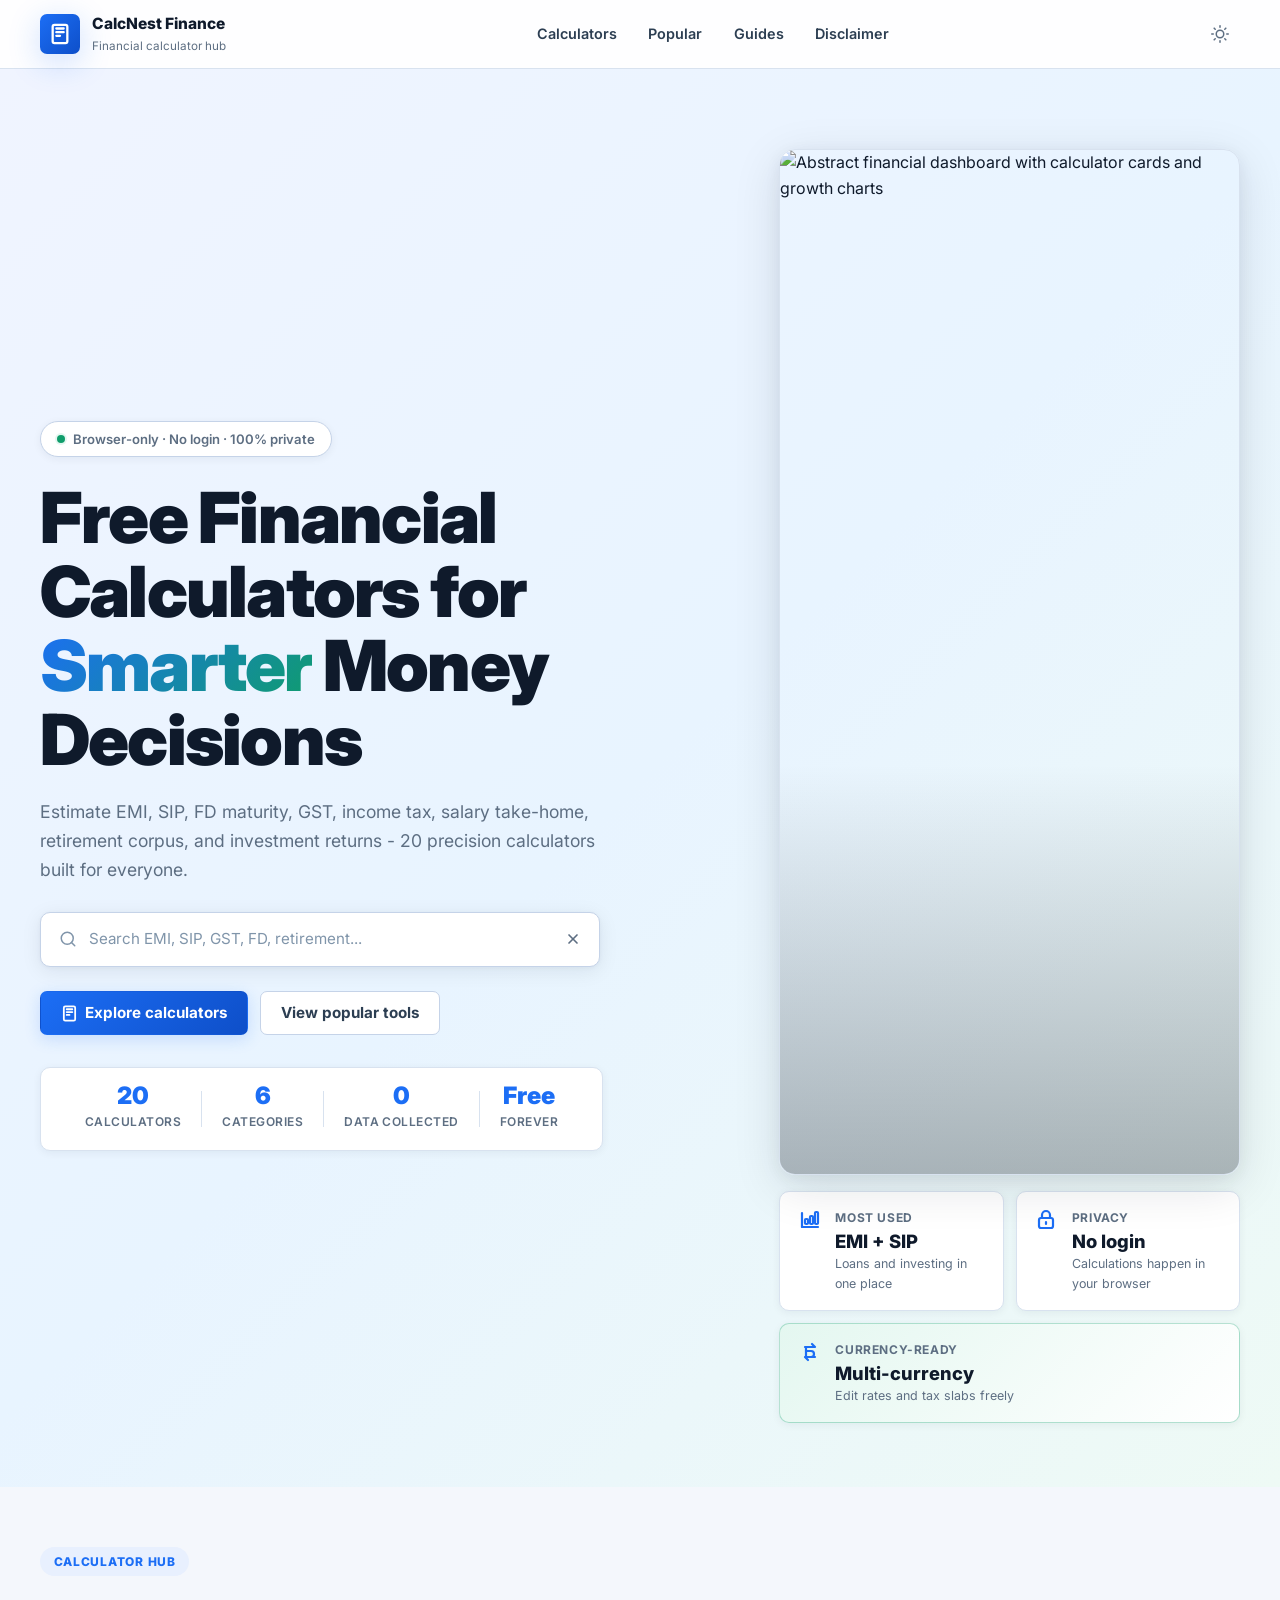
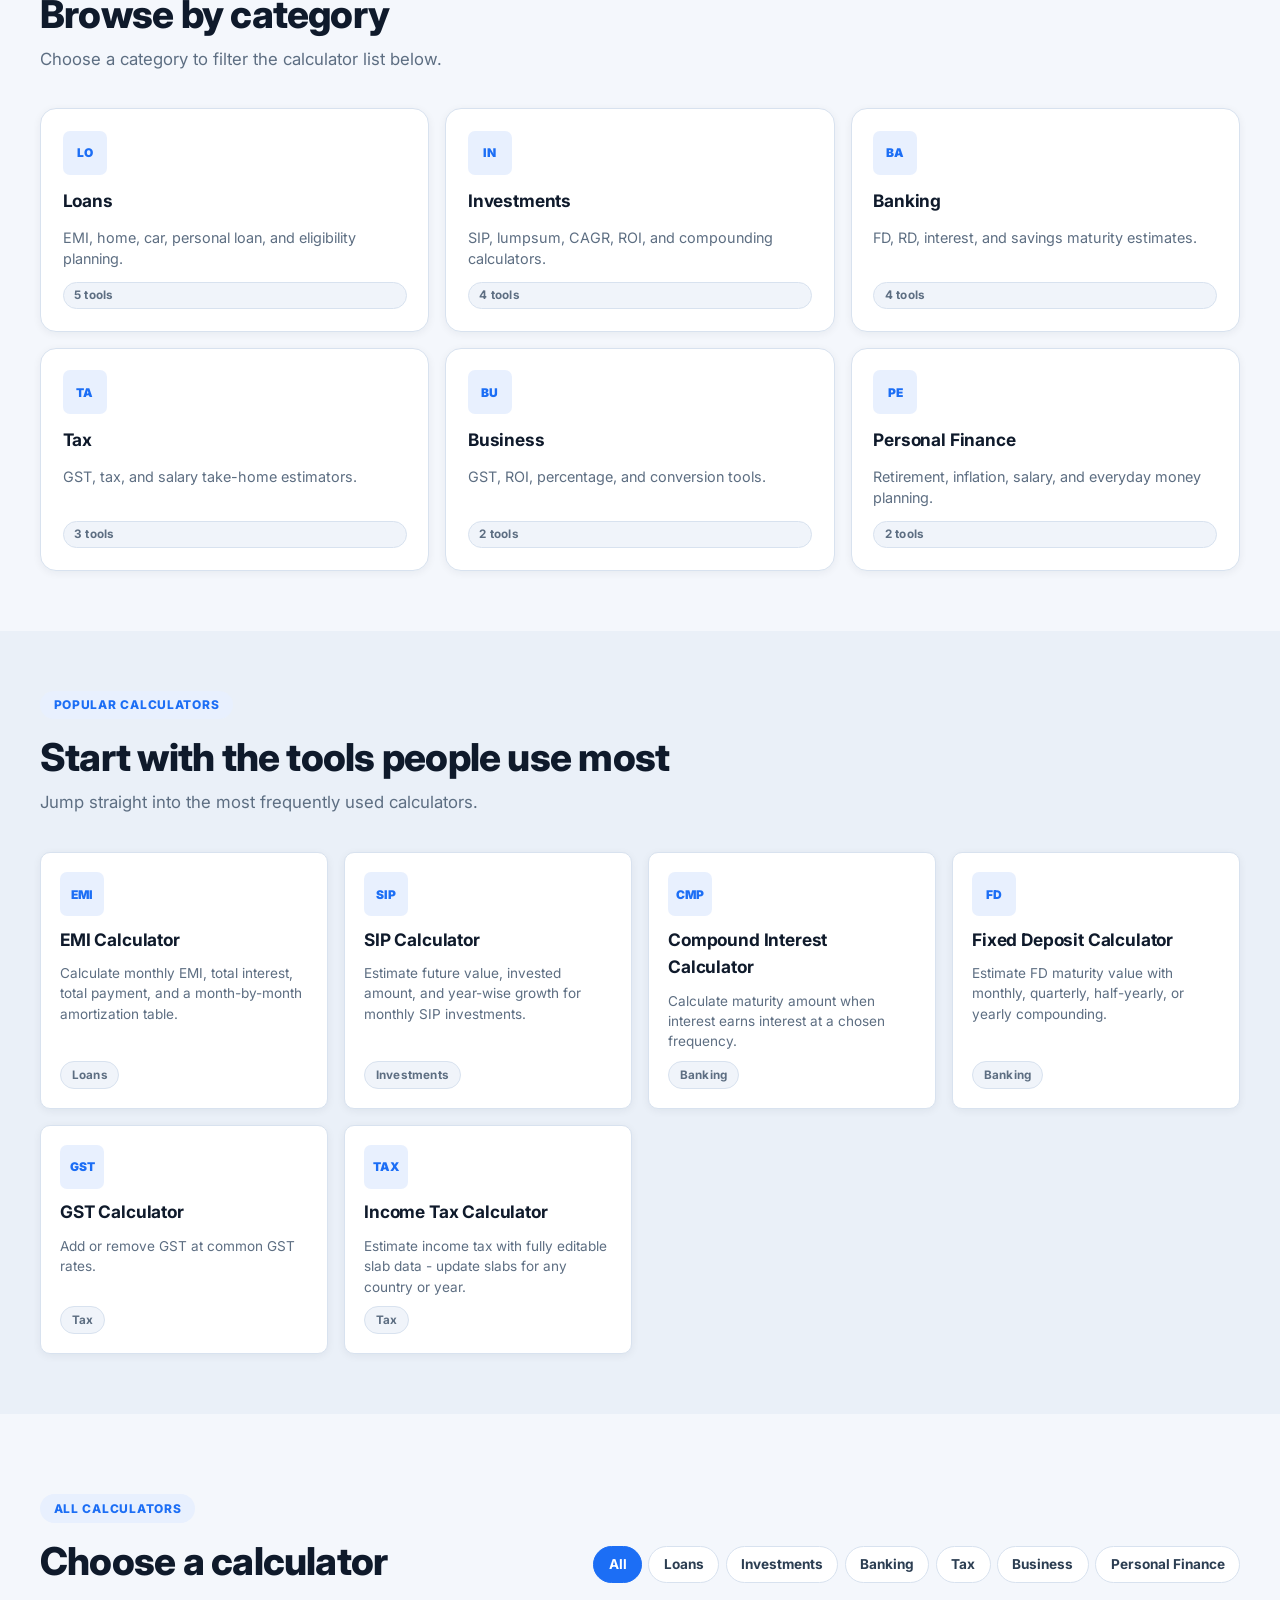
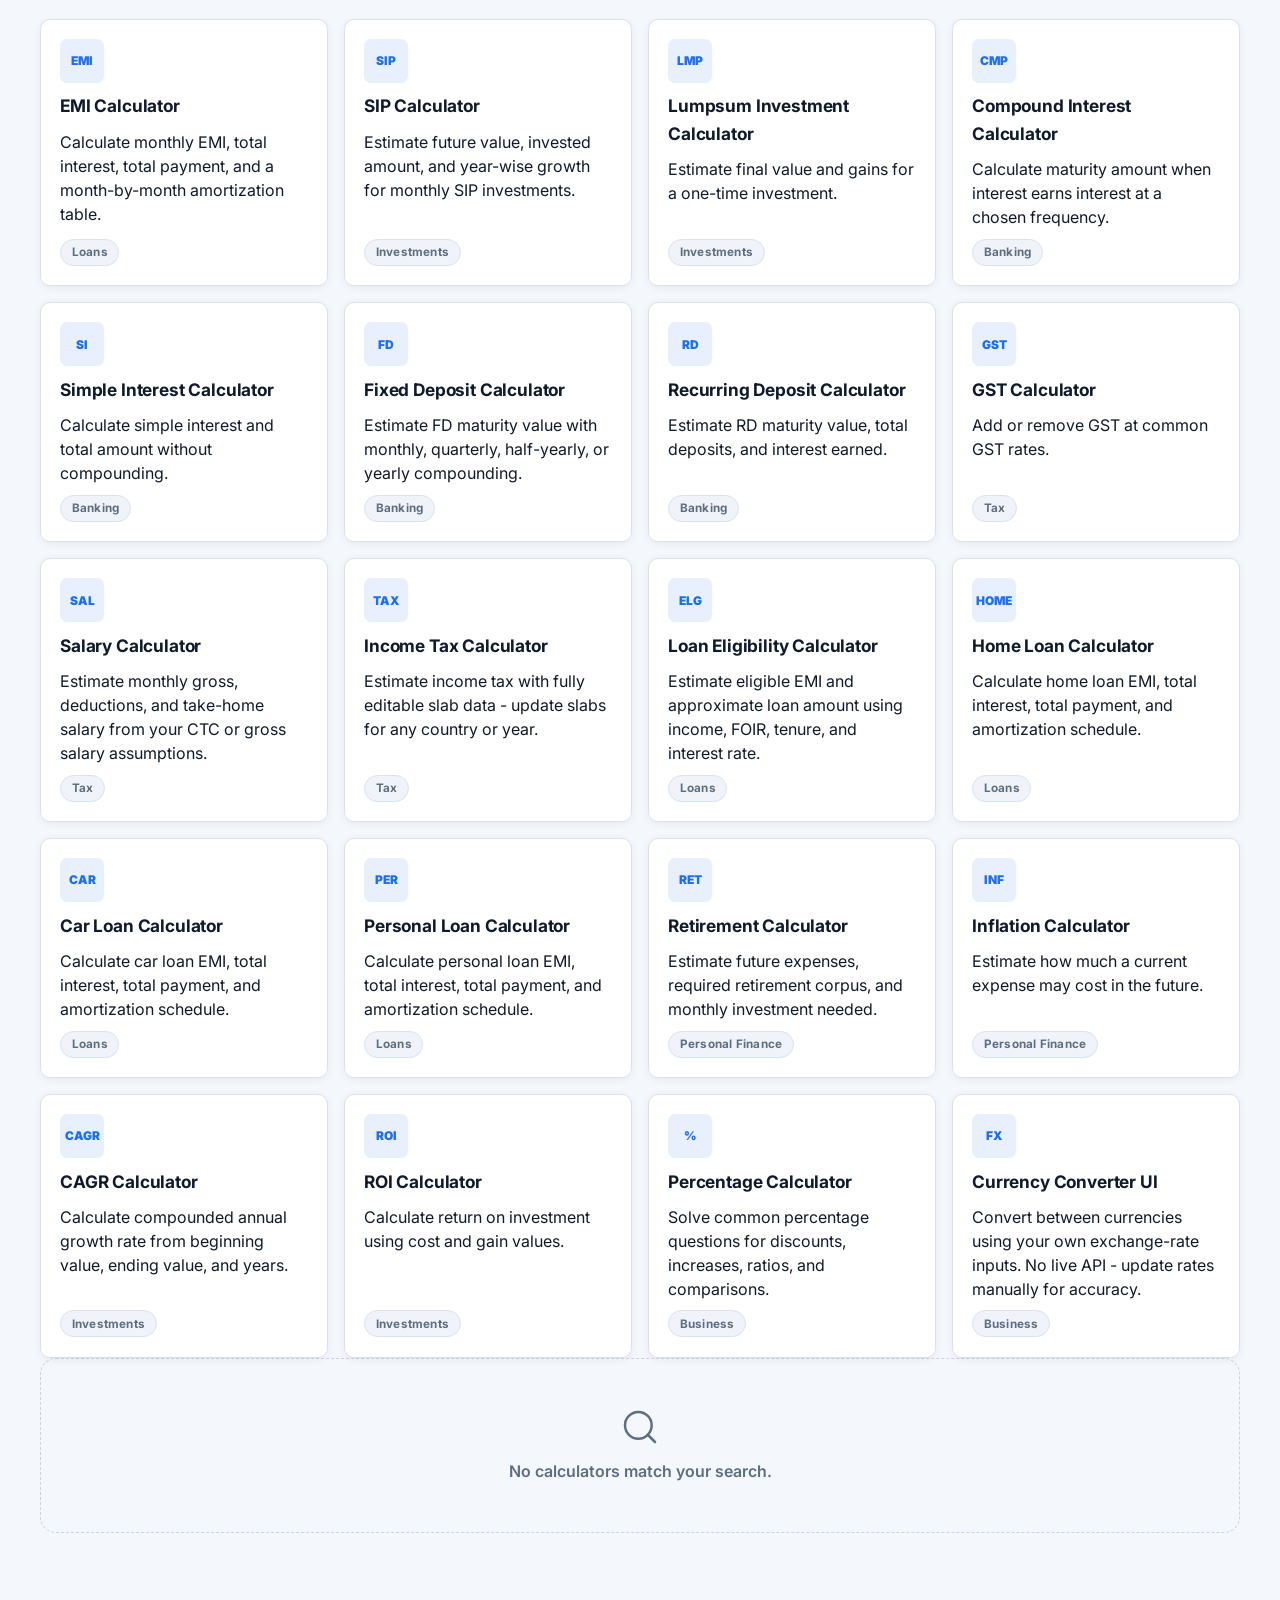
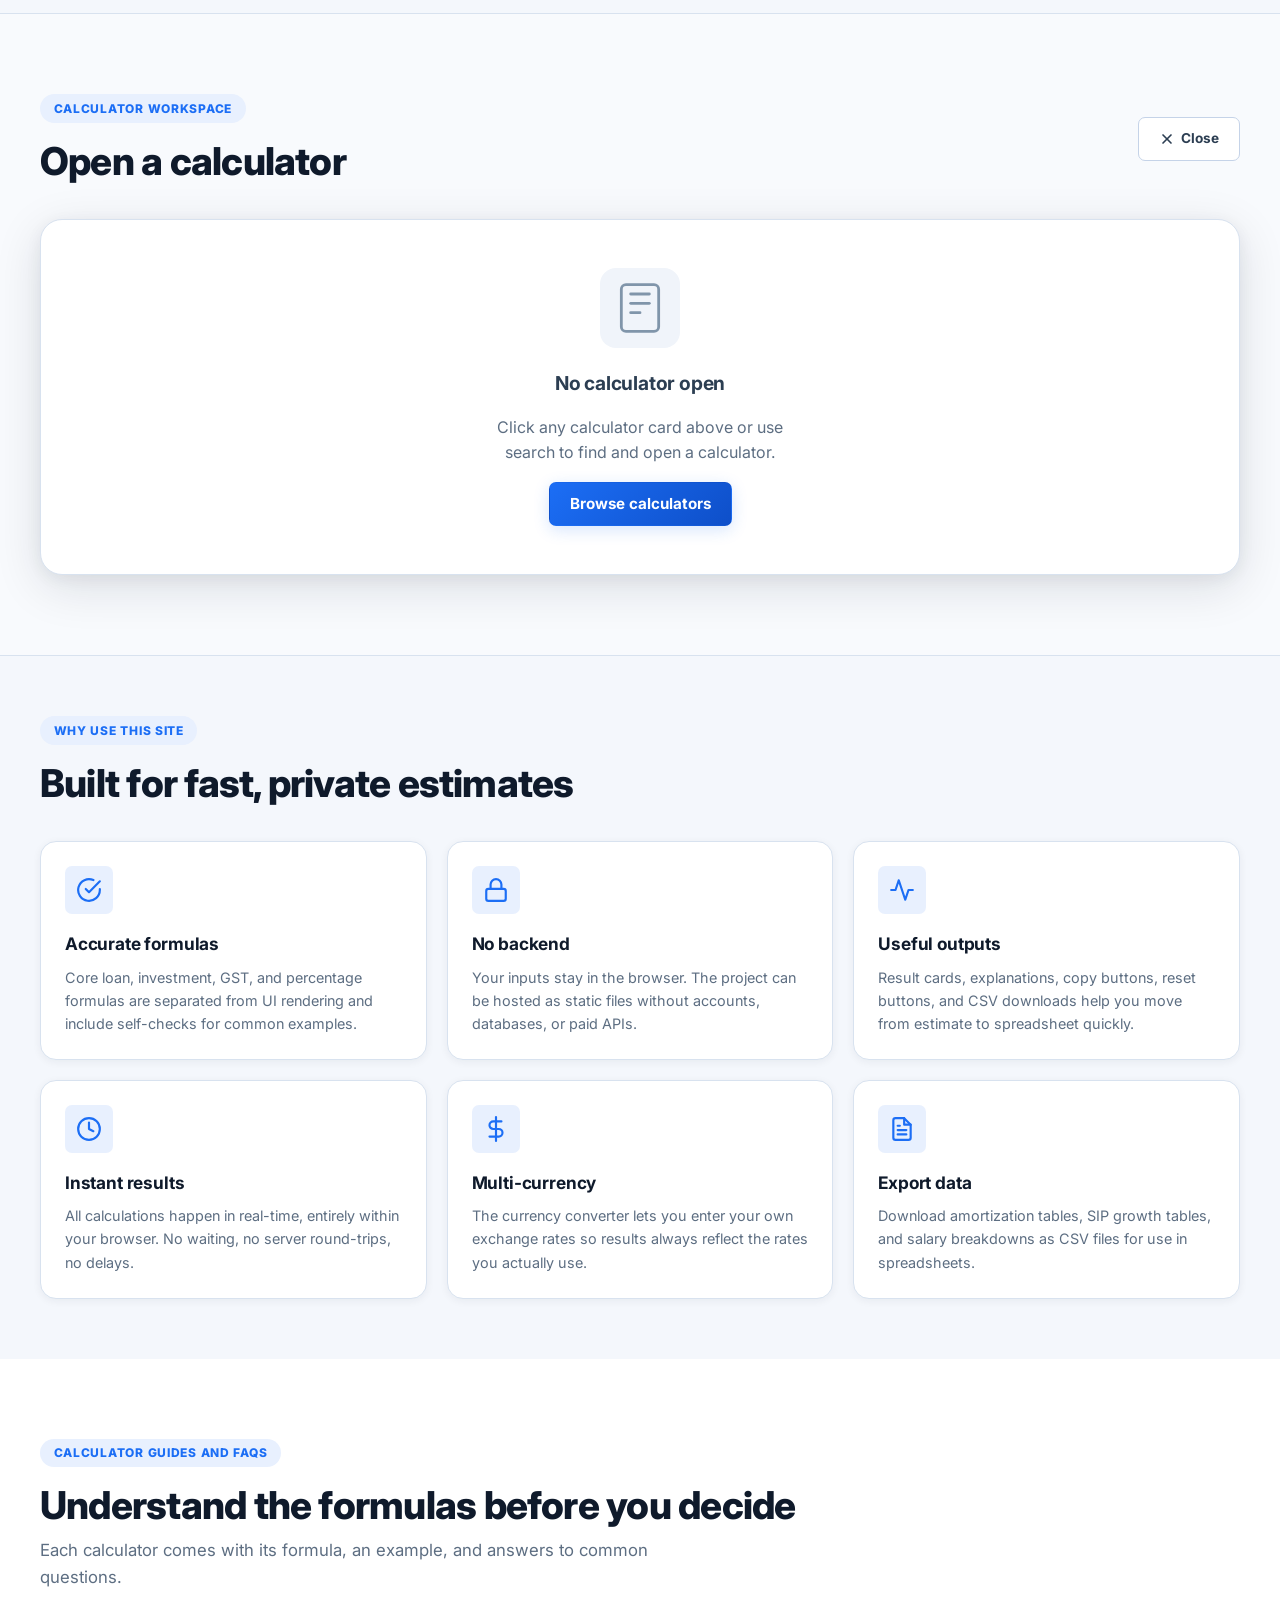
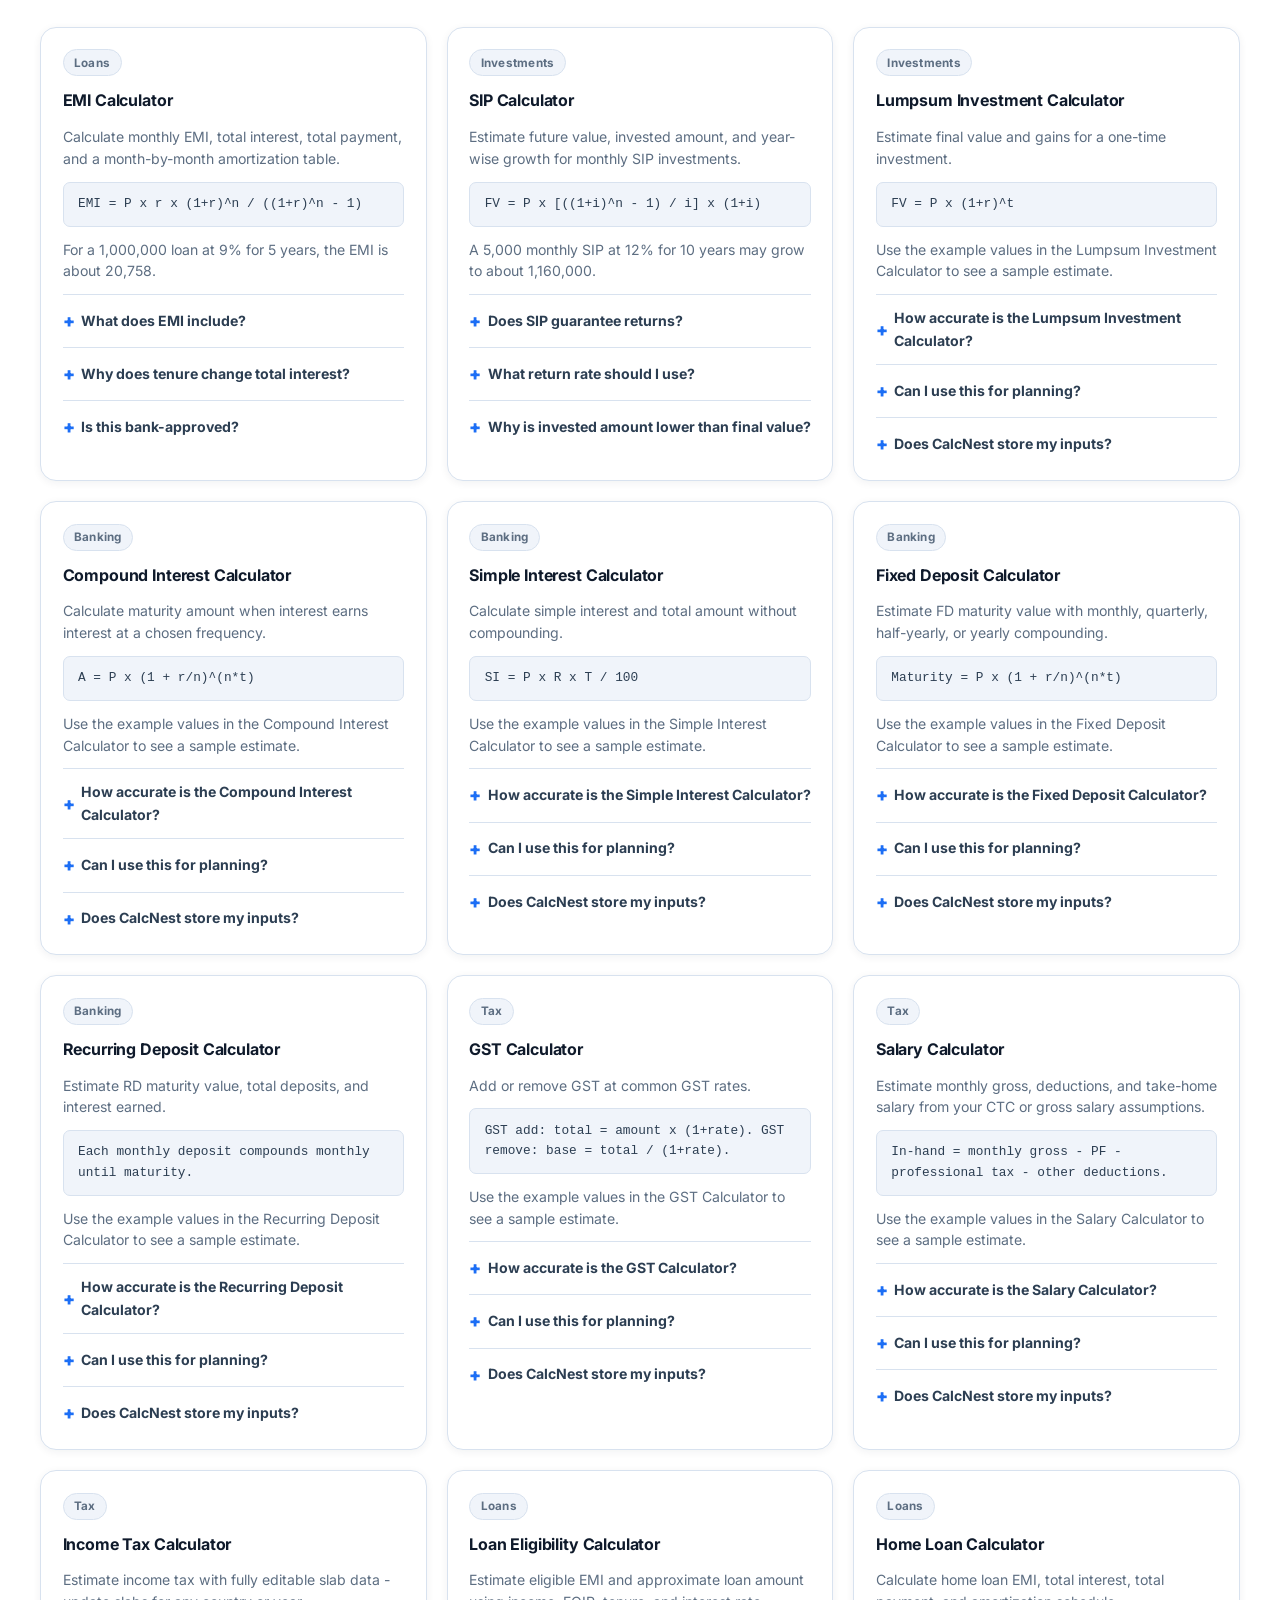
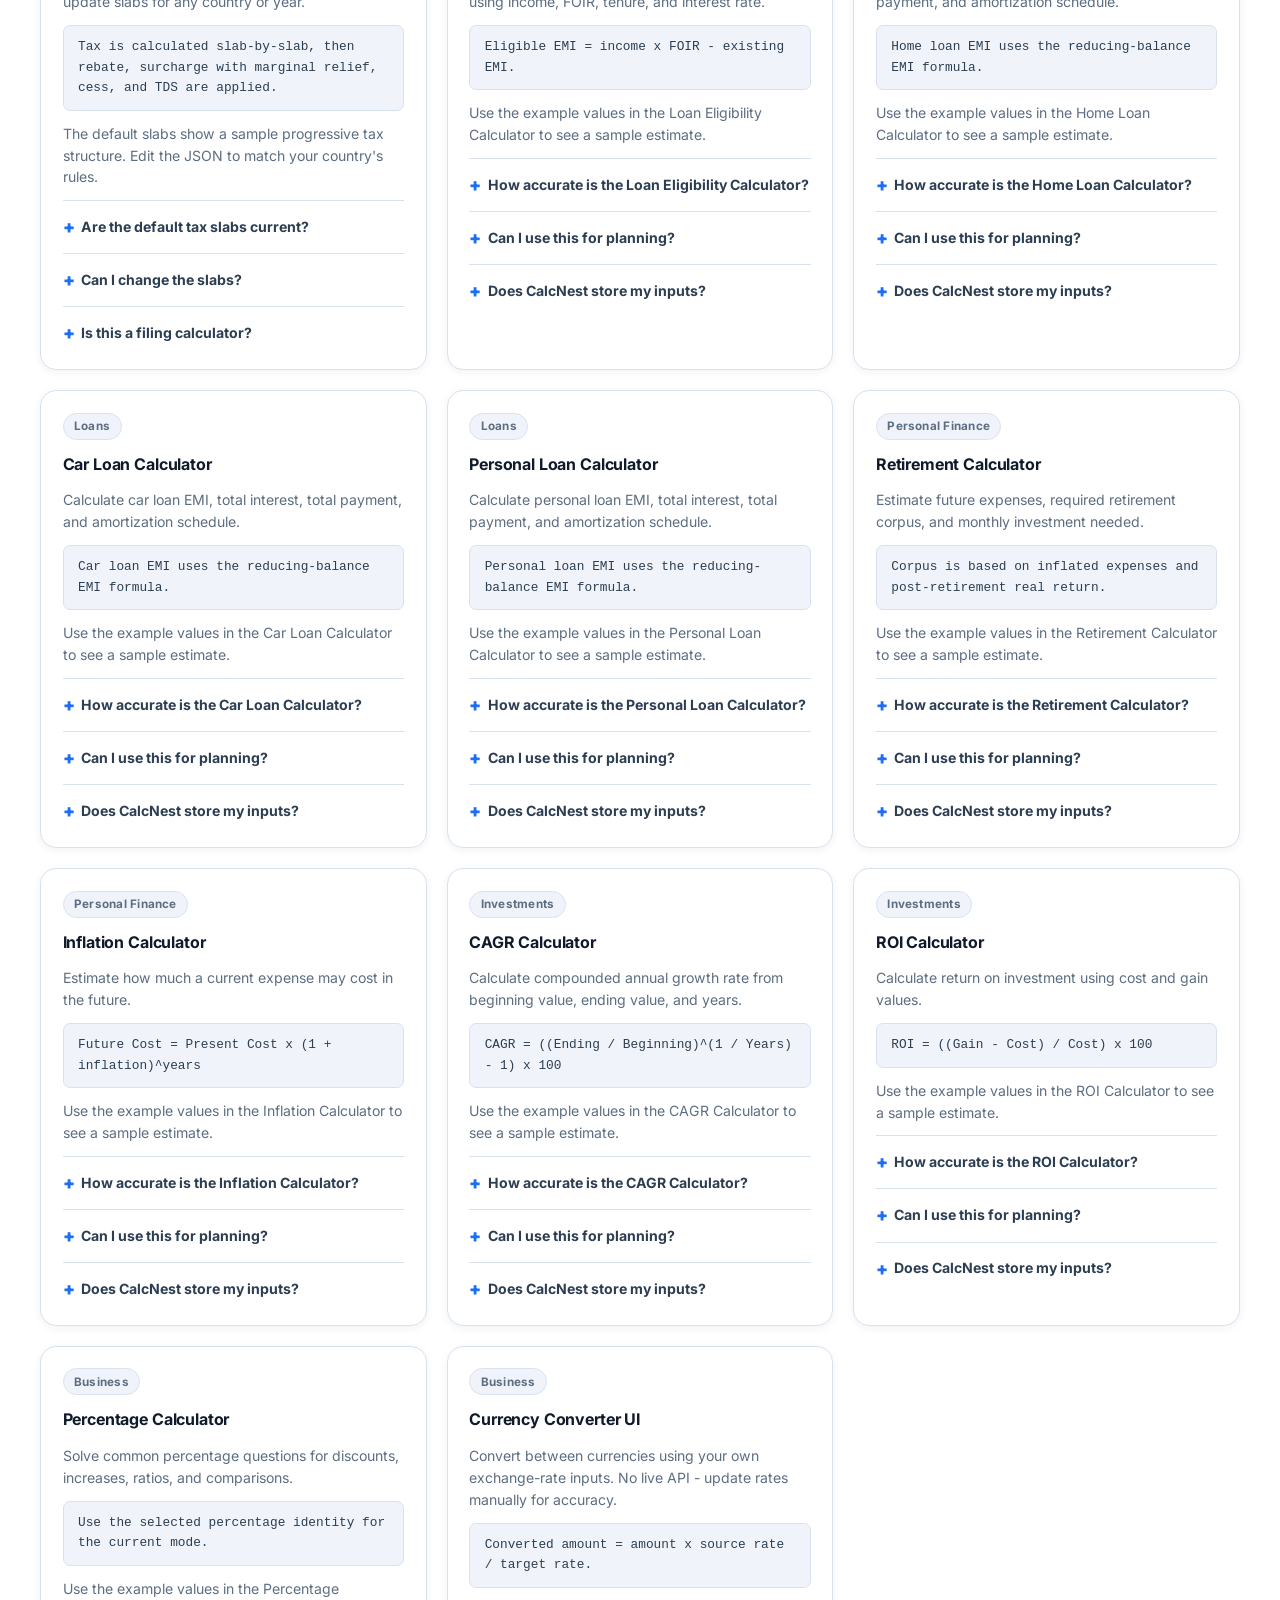
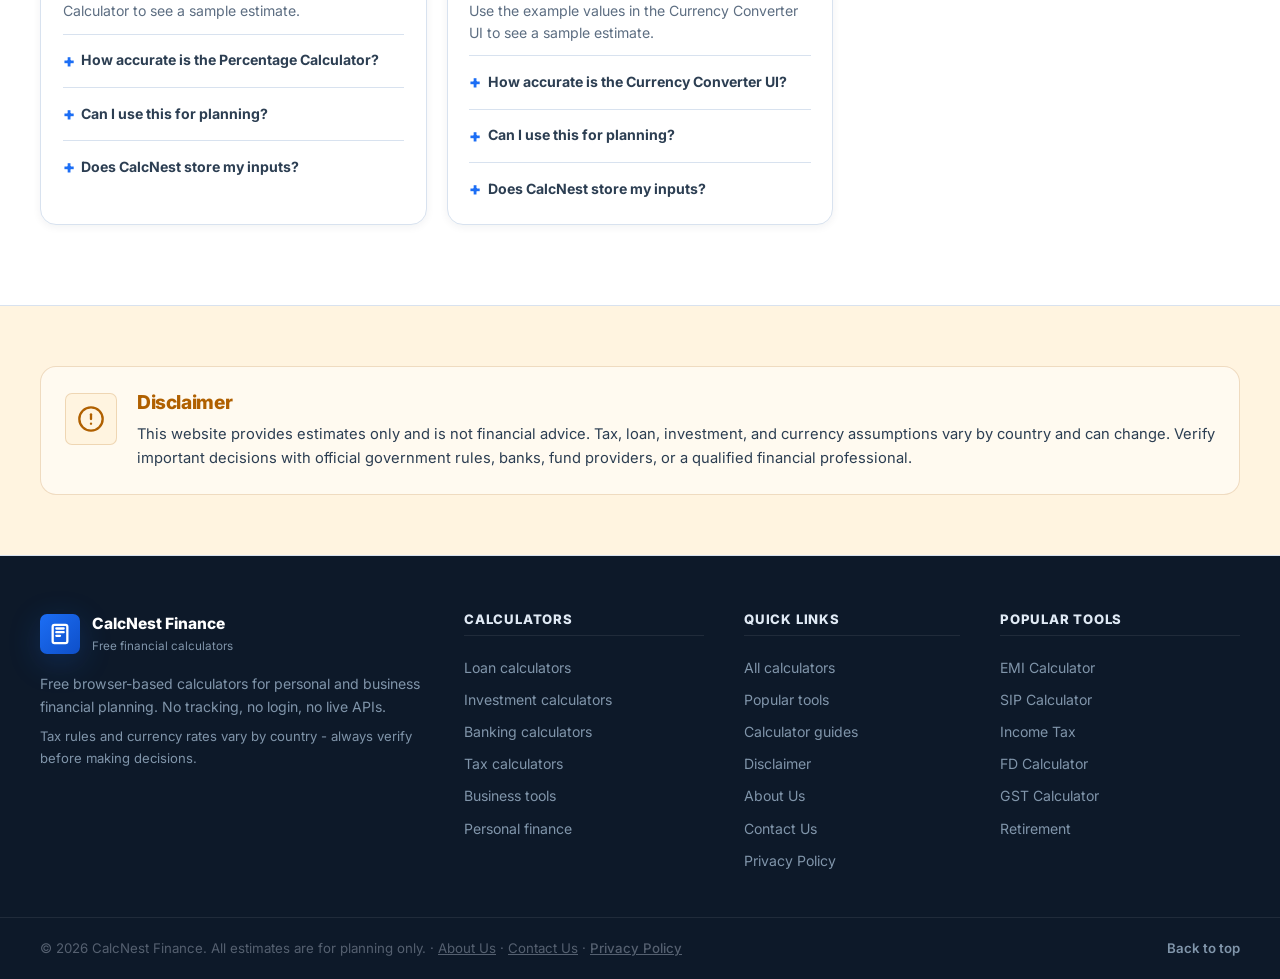
==== index.html @ fa9fc425 "Initial commit" ====
<!doctype html>
<html lang="en" data-theme="light">
  <head>
    <meta charset="utf-8">
    <meta name="viewport" content="width=device-width, initial-scale=1">
    <title>CalcNest Finance - Free Financial Calculators</title>
    <meta name="description" content="CalcNest Finance offers free EMI, SIP, FD, GST, income tax, loan, salary, investment, retirement, CAGR, ROI, and currency calculators for personal and business finance.">
    <meta name="keywords" content="EMI calculator, SIP calculator, FD calculator, GST calculator, income tax calculator, loan calculator, investment calculator, compound interest, currency converter, retirement calculator">
    <meta property="og:title" content="CalcNest Finance - Financial Calculator Hub">
    <meta property="og:description" content="Plan loans, taxes, investments, savings, salary, retirement, and personal finance decisions with free browser-based calculators.">
    <meta property="og:type" content="website">
    <meta property="og:site_name" content="CalcNest Finance">
    <meta name="theme-color" content="#0f6bff">
    <link rel="icon" href="data:image/svg+xml,%3Csvg xmlns='http://www.w3.org/2000/svg' viewBox='0 0 64 64'%3E%3Crect width='64' height='64' rx='12' fill='%230f6bff'/%3E%3Ctext x='32' y='39' font-size='22' font-family='Arial,sans-serif' font-weight='700' text-anchor='middle' fill='white'%3ECN%3C/text%3E%3C/svg%3E">
    <link rel="preconnect" href="https://fonts.googleapis.com">
    <link rel="preconnect" href="https://fonts.gstatic.com" crossorigin>
    <link href="https://fonts.googleapis.com/css2?family=Inter:wght@400;500;600;700;800;900&display=swap" rel="stylesheet">
    <link rel="stylesheet" href="styles.css">
  </head>
  <body>
    <a class="skip-link" href="#calculatorWorkspace">Skip to calculators</a>

    <!-- Back to top -->
    <button class="back-to-top" id="backToTop" aria-label="Back to top" title="Back to top">
      <svg width="20" height="20" viewBox="0 0 24 24" fill="none" stroke="currentColor" stroke-width="2.5" stroke-linecap="round" stroke-linejoin="round"><path d="M18 15l-6-6-6 6"/></svg>
    </button>

    <header class="site-header" id="top">
      <nav class="nav container" aria-label="Primary navigation">
        <a class="brand" href="#top" aria-label="CalcNest Finance home">
          <span class="brand-mark" aria-hidden="true">
            <svg width="22" height="22" viewBox="0 0 24 24" fill="none" stroke="currentColor" stroke-width="2.5" stroke-linecap="round" stroke-linejoin="round"><rect x="4" y="2" width="16" height="20" rx="2"/><line x1="8" y1="6" x2="16" y2="6"/><line x1="8" y1="10" x2="16" y2="10"/><line x1="8" y1="14" x2="12" y2="14"/></svg>
          </span>
          <span>
            <strong>CalcNest Finance</strong>
            <small>Financial calculator hub</small>
          </span>
        </a>
        <div class="nav-links">
          <a href="#calculators">Calculators</a>
          <a href="#popular">Popular</a>
          <a href="#guides">Guides</a>
          <a href="#disclaimer">Disclaimer</a>
        </div>
        <div class="nav-actions">
          <button class="theme-toggle" id="themeToggle" aria-label="Toggle dark mode" title="Toggle dark mode">
            <svg class="icon-sun" width="18" height="18" viewBox="0 0 24 24" fill="none" stroke="currentColor" stroke-width="2" stroke-linecap="round" stroke-linejoin="round"><circle cx="12" cy="12" r="5"/><line x1="12" y1="1" x2="12" y2="3"/><line x1="12" y1="21" x2="12" y2="23"/><line x1="4.22" y1="4.22" x2="5.64" y2="5.64"/><line x1="18.36" y1="18.36" x2="19.78" y2="19.78"/><line x1="1" y1="12" x2="3" y2="12"/><line x1="21" y1="12" x2="23" y2="12"/><line x1="4.22" y1="19.78" x2="5.64" y2="18.36"/><line x1="18.36" y1="5.64" x2="19.78" y2="4.22"/></svg>
            <svg class="icon-moon" width="18" height="18" viewBox="0 0 24 24" fill="none" stroke="currentColor" stroke-width="2" stroke-linecap="round" stroke-linejoin="round"><path d="M21 12.79A9 9 0 1 1 11.21 3 7 7 0 0 0 21 12.79z"/></svg>
          </button>
          <button class="nav-mobile-toggle" id="navMobileToggle" aria-label="Toggle menu" aria-expanded="false">
            <span></span><span></span><span></span>
          </button>
        </div>
      </nav>
    </header>

    <main>
      <!-- HERO -->
      <section class="hero section">
        <div class="container hero-grid">
          <div class="hero-copy">
            <div class="hero-badge">
              <span class="hero-badge-dot"></span>
              Browser-only &middot; No login &middot; 100% private
            </div>
            <h1>Free Financial Calculators for <span class="hero-highlight">Smarter</span> Money Decisions</h1>
            <p class="hero-lede">
              Estimate EMI, SIP, FD maturity, GST, income tax, salary take-home,
              retirement corpus, and investment returns - 20 precision calculators built for everyone.
            </p>
            <form class="hero-search" role="search" aria-label="Search calculators">
              <label class="sr-only" for="globalSearch">Search calculators</label>
              <svg class="search-icon" width="18" height="18" viewBox="0 0 24 24" fill="none" stroke="currentColor" stroke-width="2" stroke-linecap="round" stroke-linejoin="round" aria-hidden="true"><circle cx="11" cy="11" r="8"/><line x1="21" y1="21" x2="16.65" y2="16.65"/></svg>
              <input id="globalSearch" type="search" placeholder="Search EMI, SIP, GST, FD, retirement..." autocomplete="off" spellcheck="false">
              <button type="button" id="clearSearch" aria-label="Clear search">
                <svg width="16" height="16" viewBox="0 0 24 24" fill="none" stroke="currentColor" stroke-width="2.5" stroke-linecap="round"><line x1="18" y1="6" x2="6" y2="18"/><line x1="6" y1="6" x2="18" y2="18"/></svg>
              </button>
            </form>
            <div class="hero-actions">
              <a class="button primary" href="#calculators">
                <svg width="17" height="17" viewBox="0 0 24 24" fill="none" stroke="currentColor" stroke-width="2.5" stroke-linecap="round" stroke-linejoin="round" aria-hidden="true"><rect x="4" y="2" width="16" height="20" rx="2"/><line x1="8" y1="6" x2="16" y2="6"/><line x1="8" y1="10" x2="16" y2="10"/><line x1="8" y1="14" x2="12" y2="14"/></svg>
                Explore calculators
              </a>
              <a class="button secondary" href="#popular">View popular tools</a>
            </div>
            <!-- Stats bar -->
            <div class="hero-stats">
              <div class="hero-stat">
                <strong>20</strong>
                <span>Calculators</span>
              </div>
              <div class="hero-stat-divider"></div>
              <div class="hero-stat">
                <strong>6</strong>
                <span>Categories</span>
              </div>
              <div class="hero-stat-divider"></div>
              <div class="hero-stat">
                <strong>0</strong>
                <span>Data collected</span>
              </div>
              <div class="hero-stat-divider"></div>
              <div class="hero-stat">
                <strong>Free</strong>
                <span>Forever</span>
              </div>
            </div>
          </div>
          <aside class="hero-panel" aria-label="Quick finance snapshot">
            <div class="hero-visual-wrap">
              <img class="hero-visual" src="assets/finance-dashboard.png" alt="Abstract financial dashboard with calculator cards and growth charts" width="1792" height="1024" loading="eager">
              <div class="hero-visual-overlay" aria-hidden="true"></div>
            </div>
            <div class="hero-metric-row">
              <div class="metric-card">
                <span class="metric-icon" aria-hidden="true">
                  <svg width="24" height="24" viewBox="0 0 24 24" fill="none" stroke="currentColor" stroke-width="2.2" stroke-linecap="round" stroke-linejoin="round"><path d="M4 19V5"/><path d="M4 19h16"/><rect x="7" y="11" width="3" height="5" rx="1"/><rect x="12" y="8" width="3" height="8" rx="1"/><rect x="17" y="4" width="3" height="12" rx="1"/></svg>
                </span>
                <div>
                  <span class="metric-label">Most used</span>
                  <strong class="metric-value">EMI + SIP</strong>
                  <small>Loans and investing in one place</small>
                </div>
              </div>
              <div class="metric-card">
                <span class="metric-icon" aria-hidden="true">
                  <svg width="24" height="24" viewBox="0 0 24 24" fill="none" stroke="currentColor" stroke-width="2.2" stroke-linecap="round" stroke-linejoin="round"><rect x="5" y="10" width="14" height="10" rx="2"/><path d="M8 10V7a4 4 0 0 1 8 0v3"/><path d="M12 14v2"/></svg>
                </span>
                <div>
                  <span class="metric-label">Privacy</span>
                  <strong class="metric-value">No login</strong>
                  <small>Calculations happen in your browser</small>
                </div>
              </div>
              <div class="metric-card accent">
                <span class="metric-icon" aria-hidden="true">
                  <svg width="24" height="24" viewBox="0 0 24 24" fill="none" stroke="currentColor" stroke-width="2.2" stroke-linecap="round" stroke-linejoin="round"><path d="M7 7h10l-3-3"/><path d="M17 17H7l3 3"/><path d="M8 11h5a3 3 0 0 1 0 6H8"/><path d="M8 7v10"/></svg>
                </span>
                <div>
                  <span class="metric-label">Currency-ready</span>
                  <strong class="metric-value">Multi-currency</strong>
                  <small>Edit rates and tax slabs freely</small>
                </div>
              </div>
            </div>
          </aside>
        </div>
      </section>

      <!-- CATEGORIES -->
      <section class="section compact" aria-labelledby="categoriesTitle">
        <div class="container">
          <div class="section-heading">
            <p class="eyebrow">Calculator hub</p>
            <h2 id="categoriesTitle">Browse by category</h2>
            <p class="section-sub">Choose a category to filter the calculator list below.</p>
          </div>
          <div id="categoryCards" class="category-grid"></div>
        </div>
      </section>

      <!-- POPULAR -->
      <section id="popular" class="section compact alt" aria-labelledby="popularTitle">
        <div class="container">
          <div class="section-heading">
            <p class="eyebrow">Popular calculators</p>
            <h2 id="popularTitle">Start with the tools people use most</h2>
            <p class="section-sub">Jump straight into the most frequently used calculators.</p>
          </div>
          <div id="popularCards" class="popular-grid"></div>
        </div>
      </section>

      <!-- ALL CALCULATORS -->
      <section id="calculators" class="section" aria-labelledby="allCalculatorsTitle">
        <div class="container">
          <div class="section-heading split">
            <div>
              <p class="eyebrow">All calculators</p>
              <h2 id="allCalculatorsTitle">Choose a calculator</h2>
            </div>
            <div class="filter-tabs" id="categoryFilter" aria-label="Filter calculators by category"></div>
          </div>
          <div id="calculatorCards" class="calculator-grid"></div>
          <p id="emptySearch" class="empty-state" hidden>
            <svg width="40" height="40" viewBox="0 0 24 24" fill="none" stroke="currentColor" stroke-width="1.5" stroke-linecap="round" stroke-linejoin="round" aria-hidden="true"><circle cx="11" cy="11" r="8"/><line x1="21" y1="21" x2="16.65" y2="16.65"/></svg>
            No calculators match your search.
          </p>
        </div>
      </section>

      <!-- CALCULATOR WORKSPACE -->
      <section id="calculatorWorkspace" class="section workspace-section" aria-labelledby="workspaceTitle">
        <div class="container">
          <div class="section-heading workspace-heading">
            <div>
              <p class="eyebrow">Calculator workspace</p>
              <h2 id="workspaceTitle">Open a calculator</h2>
            </div>
            <button class="secondary-action close-workspace-btn" id="closeWorkspaceBtn" hidden aria-label="Close calculator">
              <svg width="16" height="16" viewBox="0 0 24 24" fill="none" stroke="currentColor" stroke-width="2.5" stroke-linecap="round"><line x1="18" y1="6" x2="6" y2="18"/><line x1="6" y1="6" x2="18" y2="18"/></svg>
              Close
            </button>
          </div>
          <article id="calculatorShell" class="calculator-shell" aria-live="polite">
            <div class="workspace-placeholder">
              <div class="workspace-placeholder-icon" aria-hidden="true">
                <svg width="56" height="56" viewBox="0 0 24 24" fill="none" stroke="currentColor" stroke-width="1.2" stroke-linecap="round" stroke-linejoin="round"><rect x="4" y="2" width="16" height="20" rx="2"/><line x1="8" y1="6" x2="16" y2="6"/><line x1="8" y1="10" x2="16" y2="10"/><line x1="8" y1="14" x2="12" y2="14"/></svg>
              </div>
              <h3>No calculator open</h3>
              <p>Click any calculator card above or use search to find and open a calculator.</p>
              <a class="button primary" href="#calculators">Browse calculators</a>
            </div>
          </article>
        </div>
      </section>

      <!-- WHY USE -->
      <section class="section compact" aria-labelledby="whyTitle">
        <div class="container">
          <div class="section-heading">
            <p class="eyebrow">Why use this site</p>
            <h2 id="whyTitle">Built for fast, private estimates</h2>
          </div>
          <div class="trust-grid">
            <div class="trust-card">
              <div class="trust-icon" aria-hidden="true">
                <svg width="26" height="26" viewBox="0 0 24 24" fill="none" stroke="currentColor" stroke-width="2" stroke-linecap="round" stroke-linejoin="round"><path d="M22 11.08V12a10 10 0 1 1-5.93-9.14"/><polyline points="22 4 12 14.01 9 11.01"/></svg>
              </div>
              <h3>Accurate formulas</h3>
              <p>Core loan, investment, GST, and percentage formulas are separated from UI rendering and include self-checks for common examples.</p>
            </div>
            <div class="trust-card">
              <div class="trust-icon" aria-hidden="true">
                <svg width="26" height="26" viewBox="0 0 24 24" fill="none" stroke="currentColor" stroke-width="2" stroke-linecap="round" stroke-linejoin="round"><rect x="3" y="11" width="18" height="11" rx="2" ry="2"/><path d="M7 11V7a5 5 0 0 1 10 0v4"/></svg>
              </div>
              <h3>No backend</h3>
              <p>Your inputs stay in the browser. The project can be hosted as static files without accounts, databases, or paid APIs.</p>
            </div>
            <div class="trust-card">
              <div class="trust-icon" aria-hidden="true">
                <svg width="26" height="26" viewBox="0 0 24 24" fill="none" stroke="currentColor" stroke-width="2" stroke-linecap="round" stroke-linejoin="round"><polyline points="22 12 18 12 15 21 9 3 6 12 2 12"/></svg>
              </div>
              <h3>Useful outputs</h3>
              <p>Result cards, explanations, copy buttons, reset buttons, and CSV downloads help you move from estimate to spreadsheet quickly.</p>
            </div>
            <div class="trust-card">
              <div class="trust-icon" aria-hidden="true">
                <svg width="26" height="26" viewBox="0 0 24 24" fill="none" stroke="currentColor" stroke-width="2" stroke-linecap="round" stroke-linejoin="round"><circle cx="12" cy="12" r="10"/><polyline points="12 6 12 12 16 14"/></svg>
              </div>
              <h3>Instant results</h3>
              <p>All calculations happen in real-time, entirely within your browser. No waiting, no server round-trips, no delays.</p>
            </div>
            <div class="trust-card">
              <div class="trust-icon" aria-hidden="true">
                <svg width="26" height="26" viewBox="0 0 24 24" fill="none" stroke="currentColor" stroke-width="2" stroke-linecap="round" stroke-linejoin="round"><line x1="12" y1="1" x2="12" y2="23"/><path d="M17 5H9.5a3.5 3.5 0 0 0 0 7h5a3.5 3.5 0 0 1 0 7H6"/></svg>
              </div>
              <h3>Multi-currency</h3>
              <p>The currency converter lets you enter your own exchange rates so results always reflect the rates you actually use.</p>
            </div>
            <div class="trust-card">
              <div class="trust-icon" aria-hidden="true">
                <svg width="26" height="26" viewBox="0 0 24 24" fill="none" stroke="currentColor" stroke-width="2" stroke-linecap="round" stroke-linejoin="round"><path d="M14 2H6a2 2 0 0 0-2 2v16a2 2 0 0 0 2 2h12a2 2 0 0 0 2-2V8z"/><polyline points="14 2 14 8 20 8"/><line x1="16" y1="13" x2="8" y2="13"/><line x1="16" y1="17" x2="8" y2="17"/><polyline points="10 9 9 9 8 9"/></svg>
              </div>
              <h3>Export data</h3>
              <p>Download amortization tables, SIP growth tables, and salary breakdowns as CSV files for use in spreadsheets.</p>
            </div>
          </div>
        </div>
      </section>

      <!-- GUIDES -->
      <section id="guides" class="section guides-section" aria-labelledby="guidesTitle">
        <div class="container">
          <div class="section-heading">
            <p class="eyebrow">Calculator guides and FAQs</p>
            <h2 id="guidesTitle">Understand the formulas before you decide</h2>
            <p class="section-sub">Each calculator comes with its formula, an example, and answers to common questions.</p>
          </div>
          <div id="guideContent" class="guide-grid"></div>
        </div>
      </section>

      <!-- DISCLAIMER -->
      <section id="disclaimer" class="section compact disclaimer-section" aria-labelledby="disclaimerTitle">
        <div class="container">
          <div class="disclaimer-inner">
            <div class="disclaimer-icon" aria-hidden="true">
              <svg width="28" height="28" viewBox="0 0 24 24" fill="none" stroke="currentColor" stroke-width="2" stroke-linecap="round" stroke-linejoin="round"><circle cx="12" cy="12" r="10"/><line x1="12" y1="8" x2="12" y2="12"/><line x1="12" y1="16" x2="12.01" y2="16"/></svg>
            </div>
            <div>
              <h2 id="disclaimerTitle">Disclaimer</h2>
              <p>
                This website provides estimates only and is not financial advice. Tax, loan, investment, and currency assumptions vary by country and can change.
                Verify important decisions with official government rules, banks, fund providers, or a qualified financial professional.
              </p>
            </div>
          </div>
        </div>
      </section>
    </main>

    <footer class="site-footer">
      <div class="container footer-inner">
        <div class="footer-brand-col">
          <a class="brand footer-brand" href="#top">
            <span class="brand-mark" aria-hidden="true">
              <svg width="22" height="22" viewBox="0 0 24 24" fill="none" stroke="currentColor" stroke-width="2.5" stroke-linecap="round" stroke-linejoin="round"><rect x="4" y="2" width="16" height="20" rx="2"/><line x1="8" y1="6" x2="16" y2="6"/><line x1="8" y1="10" x2="16" y2="10"/><line x1="8" y1="14" x2="12" y2="14"/></svg>
            </span>
            <span>
              <strong>CalcNest Finance</strong>
              <small>Free financial calculators</small>
            </span>
          </a>
          <p>Free browser-based calculators for personal and business financial planning. No tracking, no login, no live APIs.</p>
          <p class="footer-note">Tax rules and currency rates vary by country - always verify before making decisions.</p>
        </div>
        <div class="footer-links-col">
          <h2>Calculators</h2>
          <a href="#calculators" data-filter-link="Loans">Loan calculators</a>
          <a href="#calculators" data-filter-link="Investments">Investment calculators</a>
          <a href="#calculators" data-filter-link="Banking">Banking calculators</a>
          <a href="#calculators" data-filter-link="Tax">Tax calculators</a>
          <a href="#calculators" data-filter-link="Business">Business tools</a>
          <a href="#calculators" data-filter-link="Personal Finance">Personal finance</a>
        </div>
        <div class="footer-links-col">
          <h2>Quick links</h2>
          <a href="#calculators">All calculators</a>
          <a href="#popular">Popular tools</a>
          <a href="#guides">Calculator guides</a>
          <a href="#disclaimer">Disclaimer</a>
          <a href="about.html">About Us</a>
          <a href="contact.html">Contact Us</a>
          <a href="privacy-policy.html">Privacy Policy</a>
        </div>
        <div class="footer-links-col">
          <h2>Popular tools</h2>
          <a href="#emi" data-calc-link="emi">EMI Calculator</a>
          <a href="#sip" data-calc-link="sip">SIP Calculator</a>
          <a href="#income-tax" data-calc-link="income-tax">Income Tax</a>
          <a href="#fixed-deposit" data-calc-link="fixed-deposit">FD Calculator</a>
          <a href="#gst" data-calc-link="gst">GST Calculator</a>
          <a href="#retirement" data-calc-link="retirement">Retirement</a>
        </div>
      </div>
      <div class="footer-bottom">
        <div class="container footer-bottom-inner">
          <p>&copy; <span id="footerYear"></span> CalcNest Finance. All estimates are for planning only. &middot; <a href="about.html" style="text-decoration: underline;">About Us</a> &middot; <a href="contact.html" style="text-decoration: underline;">Contact Us</a> &middot; <a href="privacy-policy.html" style="text-decoration: underline; font-weight: 500;">Privacy Policy</a></p>
          <a href="#top" class="footer-top-link">Back to top</a>
        </div>
      </div>
    </footer>

    <section id="formulaSelfCheck" hidden aria-hidden="true"></section>
    <script id="faqSchema" type="application/ld+json"></script>
    <script src="script.js"></script>
  </body>
</html>
---- styles.css ----
/* =============================================
   CALCNEST FINANCE - PREMIUM DESIGN SYSTEM
   ============================================= */

/* --- Google Fonts fallback if not loaded --- */
@import url('https://fonts.googleapis.com/css2?family=Inter:wght@400;500;600;700;800;900&display=swap');

/* =============================================
   CSS CUSTOM PROPERTIES - LIGHT THEME
   ============================================= */
:root {
  --bg:            #f4f7fc;
  --bg-alt:        #eaf0f8;
  --surface:       #ffffff;
  --surface-2:     #f8fafd;
  --surface-3:     #f0f4fa;
  --text:          #0f1a2b;
  --text-2:        #2c3e52;
  --muted:         #5d6e82;
  --muted-2:       #8095aa;
  --border:        #d8e2ef;
  --border-2:      #c5d3e8;

  /* Brand colours */
  --blue:          #1c6ef5;
  --blue-dark:     #0e4fc9;
  --blue-light:    #e8f0fe;
  --blue-glow:     rgba(28, 110, 245, 0.18);
  --green:         #0f9d6b;
  --green-dark:    #0a7a54;
  --green-soft:    #e4f7f0;
  --amber:         #b06000;
  --amber-soft:    #fff4e0;
  --red:           #c0280e;
  --red-soft:      #fef0ee;

  /* Gradients */
  --hero-gradient: linear-gradient(135deg, #f0f4ff 0%, #e8f4ff 50%, #eefaf5 100%);
  --card-hover-gradient: linear-gradient(135deg, rgba(28,110,245,0.04) 0%, rgba(15,157,107,0.03) 100%);

  /* Shadows */
  --shadow-sm:     0 2px 8px rgba(15, 26, 43, 0.06);
  --shadow:        0 4px 20px rgba(15, 26, 43, 0.08), 0 1px 4px rgba(15, 26, 43, 0.04);
  --shadow-lg:     0 12px 48px rgba(15, 26, 43, 0.12), 0 4px 16px rgba(15, 26, 43, 0.06);
  --shadow-blue:   0 8px 32px rgba(28, 110, 245, 0.22);

  /* Shape */
  --radius:        10px;
  --radius-sm:     7px;
  --radius-lg:     16px;
  --radius-xl:     22px;
  --container:     1200px;

  /* Typography */
  --font: "Inter", ui-sans-serif, system-ui, -apple-system, BlinkMacSystemFont, "Segoe UI", sans-serif;

  /* Transitions */
  --ease:          cubic-bezier(0.22, 0.61, 0.36, 1);
  --ease-spring:   cubic-bezier(0.34, 1.56, 0.64, 1);
}

/* =============================================
   DARK THEME
   ============================================= */
[data-theme="dark"] {
  --bg:            #0d1521;
  --bg-alt:        #111d2e;
  --surface:       #162032;
  --surface-2:     #1a2840;
  --surface-3:     #1e2f4a;
  --text:          #e8edf5;
  --text-2:        #b8c6d8;
  --muted:         #7a90a8;
  --muted-2:       #556070;
  --border:        #253347;
  --border-2:      #2e3f58;

  --blue:          #4a8eff;
  --blue-dark:     #2e6fe0;
  --blue-light:    #1a2f55;
  --blue-glow:     rgba(74, 142, 255, 0.2);
  --green:         #2db885;
  --green-dark:    #1e9a70;
  --green-soft:    #0f2d22;
  --amber:         #e0a020;
  --amber-soft:    #2a1e08;
  --red:           #f05040;
  --red-soft:      #2a0f0a;

  --hero-gradient: linear-gradient(135deg, #0e1a2e 0%, #0d1c38 50%, #0c1f2a 100%);
  --card-hover-gradient: linear-gradient(135deg, rgba(74,142,255,0.06) 0%, rgba(45,184,133,0.04) 100%);

  --shadow-sm:     0 2px 8px rgba(0, 0, 0, 0.3);
  --shadow:        0 4px 20px rgba(0, 0, 0, 0.35), 0 1px 4px rgba(0, 0, 0, 0.2);
  --shadow-lg:     0 12px 48px rgba(0, 0, 0, 0.45), 0 4px 16px rgba(0, 0, 0, 0.25);
  --shadow-blue:   0 8px 32px rgba(74, 142, 255, 0.3);
}

/* =============================================
   RESET & BASE
   ============================================= */
*, *::before, *::after {
  box-sizing: border-box;
  margin: 0;
}

html {
  scroll-behavior: smooth;
  -webkit-text-size-adjust: 100%;
}

body {
  color: var(--text);
  background: var(--bg);
  font-family: var(--font);
  font-size: 1rem;
  line-height: 1.6;
  overflow-x: hidden;
  transition: background 0.25s var(--ease), color 0.25s var(--ease);
}

a {
  color: inherit;
  text-decoration: none;
}

button, input, select, textarea {
  font: inherit;
}

button { cursor: pointer; border: 0; background: none; }

img { display: block; max-width: 100%; }

table { width: 100%; border-collapse: collapse; }

th, td {
  padding: 0.75rem 1rem;
  border-bottom: 1px solid var(--border);
  text-align: right;
  vertical-align: top;
  font-size: 0.9rem;
}
th:first-child, td:first-child { text-align: left; }
th {
  background: var(--surface-2);
  color: var(--text-2);
  font-weight: 700;
  font-size: 0.8rem;
  text-transform: uppercase;
  letter-spacing: 0.04em;
  position: sticky;
  top: 0;
}
tr:last-child td { border-bottom: 0; }

/* =============================================
   LAYOUT
   ============================================= */
.container {
  width: min(100% - 2rem, var(--container));
  margin: 0 auto;
}

.section {
  padding: 5rem 0;
}

.section.compact {
  padding: 3.75rem 0;
}

.alt {
  background: var(--bg-alt);
}

/* =============================================
   ACCESSIBILITY
   ============================================= */
.skip-link {
  position: absolute;
  left: 1rem;
  top: -4rem;
  z-index: 100;
  padding: 0.75rem 1.2rem;
  border-radius: var(--radius-sm);
  background: var(--blue);
  color: #fff;
  font-weight: 700;
  transition: top 0.2s;
}
.skip-link:focus { top: 1rem; }

.sr-only {
  position: absolute;
  width: 1px;
  height: 1px;
  padding: 0;
  margin: -1px;
  overflow: hidden;
  clip: rect(0,0,0,0);
  white-space: nowrap;
  border: 0;
}

/* =============================================
   TYPOGRAPHY
   ============================================= */
h1 {
  font-size: clamp(2.2rem, 5.5vw, 4.5rem);
  font-weight: 900;
  line-height: 1.05;
  letter-spacing: -0.025em;
  color: var(--text);
  overflow-wrap: break-word;
}

h2 {
  font-size: clamp(1.65rem, 3vw, 2.4rem);
  font-weight: 800;
  line-height: 1.15;
  letter-spacing: -0.02em;
  color: var(--text);
}

h3 {
  font-size: 1.08rem;
  font-weight: 700;
  letter-spacing: -0.01em;
  color: var(--text);
}

.eyebrow {
  display: inline-flex;
  align-items: center;
  gap: 0.5rem;
  margin-bottom: 0.75rem;
  padding: 0.3rem 0.85rem;
  border-radius: 999px;
  background: var(--blue-light);
  color: var(--blue);
  font-size: 0.75rem;
  font-weight: 800;
  letter-spacing: 0.06em;
  text-transform: uppercase;
}

.section-heading {
  margin-bottom: 2.25rem;
}

.section-heading .eyebrow {
  display: inline-flex;
  margin-bottom: 1rem;
}

.section-sub {
  margin-top: 0.6rem;
  color: var(--muted);
  font-size: 1.05rem;
  max-width: 640px;
}

.section-heading.split {
  display: flex;
  align-items: flex-end;
  justify-content: space-between;
  gap: 1rem;
}

/* =============================================
   HEADER & NAVIGATION
   ============================================= */
.site-header {
  position: sticky;
  top: 0;
  z-index: 40;
  background: rgba(255, 255, 255, 0.85);
  border-bottom: 1px solid var(--border);
  backdrop-filter: blur(16px);
  -webkit-backdrop-filter: blur(16px);
  transition: background 0.25s var(--ease), border-color 0.25s var(--ease);
}

[data-theme="dark"] .site-header {
  background: rgba(13, 21, 33, 0.88);
}

.nav {
  min-height: 68px;
  display: flex;
  align-items: center;
  justify-content: space-between;
  gap: 1.5rem;
}

.brand {
  display: inline-flex;
  align-items: center;
  gap: 0.75rem;
  flex-shrink: 0;
}

.brand-mark {
  width: 40px;
  height: 40px;
  display: inline-grid;
  place-items: center;
  border-radius: var(--radius-sm);
  background: linear-gradient(135deg, var(--blue), var(--blue-dark));
  color: #fff;
  font-weight: 900;
  box-shadow: var(--shadow-blue);
  flex-shrink: 0;
}

.brand strong {
  display: block;
  font-size: 0.97rem;
  font-weight: 800;
  color: var(--text);
}
.brand small {
  display: block;
  color: var(--muted);
  font-size: 0.73rem;
}

.nav-links {
  display: flex;
  align-items: center;
  gap: 0.25rem;
}

.nav-links a {
  padding: 0.5rem 0.85rem;
  border-radius: var(--radius-sm);
  color: var(--text-2);
  font-size: 0.9rem;
  font-weight: 600;
  transition: background 0.15s, color 0.15s;
}
.nav-links a:hover, .nav-links a:focus-visible {
  background: var(--surface-3);
  color: var(--blue);
}

.nav-actions {
  display: flex;
  align-items: center;
  gap: 0.5rem;
}

/* Dark mode toggle */
.theme-toggle {
  width: 40px;
  height: 40px;
  display: grid;
  place-items: center;
  border-radius: var(--radius-sm);
  color: var(--muted);
  transition: background 0.15s, color 0.15s, transform 0.2s var(--ease-spring);
  position: relative;
}
.theme-toggle:hover { background: var(--surface-3); color: var(--blue); transform: rotate(20deg); }
.theme-toggle .icon-sun, .theme-toggle .icon-moon { position: absolute; transition: opacity 0.2s, transform 0.25s var(--ease); }
[data-theme="light"] .icon-sun { opacity: 1; transform: rotate(0deg) scale(1); }
[data-theme="light"] .icon-moon { opacity: 0; transform: rotate(-90deg) scale(0.5); }
[data-theme="dark"] .icon-sun { opacity: 0; transform: rotate(90deg) scale(0.5); }
[data-theme="dark"] .icon-moon { opacity: 1; transform: rotate(0deg) scale(1); }

/* Mobile nav toggle */
.nav-mobile-toggle {
  display: none;
  width: 40px;
  height: 40px;
  flex-direction: column;
  align-items: center;
  justify-content: center;
  gap: 5px;
  border-radius: var(--radius-sm);
  color: var(--text);
}
.nav-mobile-toggle span {
  display: block;
  width: 20px;
  height: 2px;
  background: currentColor;
  border-radius: 2px;
  transition: transform 0.2s, opacity 0.2s;
}
.nav-mobile-toggle[aria-expanded="true"] span:nth-child(1) { transform: translateY(7px) rotate(45deg); }
.nav-mobile-toggle[aria-expanded="true"] span:nth-child(2) { opacity: 0; }
.nav-mobile-toggle[aria-expanded="true"] span:nth-child(3) { transform: translateY(-7px) rotate(-45deg); }

/* =============================================
   BUTTONS
   ============================================= */
.button, .primary-action, .secondary-action {
  display: inline-flex;
  align-items: center;
  justify-content: center;
  gap: 0.45rem;
  min-height: 44px;
  padding: 0.72rem 1.25rem;
  border-radius: var(--radius-sm);
  font-weight: 700;
  font-size: 0.95rem;
  line-height: 1;
  white-space: nowrap;
  cursor: pointer;
  transition: transform 0.18s var(--ease), box-shadow 0.18s var(--ease), background 0.15s, border-color 0.15s, opacity 0.15s;
  border: 1.5px solid transparent;
  text-decoration: none;
}

.button.primary, .primary-action {
  background: linear-gradient(135deg, var(--blue), var(--blue-dark));
  color: #fff;
  box-shadow: 0 4px 16px var(--blue-glow);
}
.button.primary:hover, .primary-action:hover {
  transform: translateY(-2px);
  box-shadow: 0 8px 24px var(--blue-glow);
}
.button.primary:active, .primary-action:active { transform: translateY(0); }

.button.secondary, .secondary-action {
  background: var(--surface);
  color: var(--text-2);
  border-color: var(--border-2);
}
.button.secondary:hover, .secondary-action:hover {
  background: var(--surface-3);
  border-color: var(--blue);
  color: var(--blue);
  transform: translateY(-1px);
}

.button:focus-visible, .primary-action:focus-visible, .secondary-action:focus-visible,
input:focus-visible, select:focus-visible, textarea:focus-visible, a:focus-visible {
  outline: 3px solid var(--blue-glow);
  outline-offset: 2px;
}

/* =============================================
   HERO
   ============================================= */
.hero {
  position: relative;
  overflow: hidden;
  background: var(--hero-gradient);
  min-height: 680px;
  display: flex;
  align-items: center;
  padding: 5rem 0 4rem;
}

.hero-grid {
  display: grid;
  grid-template-columns: minmax(0, 1.2fr) minmax(340px, 0.8fr);
  gap: 3rem;
  align-items: center;
  position: relative;
  z-index: 1;
}

.hero-badge {
  display: inline-flex;
  align-items: center;
  gap: 0.5rem;
  padding: 0.4rem 1rem;
  border: 1.5px solid var(--border-2);
  border-radius: 999px;
  background: var(--surface);
  color: var(--muted);
  font-size: 0.82rem;
  font-weight: 600;
  margin-bottom: 1.5rem;
  box-shadow: var(--shadow-sm);
}
.hero-badge-dot {
  width: 8px; height: 8px;
  border-radius: 50%;
  background: var(--green);
  box-shadow: 0 0 0 2px var(--green-soft);
  animation: pulse-dot 2s ease-in-out infinite;
}
@keyframes pulse-dot {
  0%, 100% { box-shadow: 0 0 0 2px var(--green-soft); }
  50% { box-shadow: 0 0 0 5px var(--green-soft); }
}

.hero h1 { margin-bottom: 1.25rem; }

.hero-highlight {
  background: linear-gradient(135deg, var(--blue) 0%, var(--green) 100%);
  -webkit-background-clip: text;
  -webkit-text-fill-color: transparent;
  background-clip: text;
}

.hero-lede {
  color: var(--muted);
  font-size: 1.1rem;
  line-height: 1.65;
  max-width: 580px;
  margin-bottom: 1.75rem;
}

/* Hero search */
.hero-search {
  position: relative;
  display: flex;
  align-items: center;
  max-width: 560px;
  margin-bottom: 1.5rem;
  border: 1.5px solid var(--border-2);
  border-radius: var(--radius);
  background: var(--surface);
  box-shadow: var(--shadow);
  transition: border-color 0.2s, box-shadow 0.2s;
}
.hero-search:focus-within {
  border-color: var(--blue);
  box-shadow: 0 0 0 4px var(--blue-glow), var(--shadow);
}

.search-icon {
  position: absolute;
  left: 1.1rem;
  color: var(--muted-2);
  pointer-events: none;
  flex-shrink: 0;
}

.hero-search input {
  flex: 1;
  min-width: 0;
  border: 0;
  padding: 0.9rem 1rem 0.9rem 3rem;
  background: transparent;
  color: var(--text);
  outline: none;
  font-size: 0.95rem;
}
.hero-search input::placeholder { color: var(--muted-2); }

.hero-search button {
  width: 40px; height: 40px;
  display: grid;
  place-items: center;
  margin: 0 0.4rem;
  border-radius: var(--radius-sm);
  color: var(--muted);
  transition: background 0.15s, color 0.15s;
}
.hero-search button:hover { background: var(--surface-3); color: var(--red); }

.hero-actions {
  display: flex;
  flex-wrap: wrap;
  gap: 0.75rem;
  margin-bottom: 2rem;
}

/* Stats bar */
.hero-stats {
  display: flex;
  align-items: center;
  gap: 0;
  padding: 1rem 1.5rem;
  border: 1.5px solid var(--border);
  border-radius: var(--radius);
  background: var(--surface);
  box-shadow: var(--shadow-sm);
  width: fit-content;
  max-width: 100%;
}
.hero-stat {
  text-align: center;
  padding: 0 1.25rem;
}
.hero-stat strong {
  display: block;
  font-size: 1.5rem;
  font-weight: 900;
  color: var(--blue);
  line-height: 1;
}
.hero-stat span {
  font-size: 0.75rem;
  color: var(--muted);
  font-weight: 600;
  text-transform: uppercase;
  letter-spacing: 0.04em;
}
.hero-stat-divider {
  width: 1px;
  height: 36px;
  background: var(--border);
  flex-shrink: 0;
}

/* Hero panel */
.hero-panel {
  display: flex;
  flex-direction: column;
  gap: 1rem;
}

.hero-visual-wrap {
  position: relative;
  border-radius: var(--radius-lg);
  overflow: hidden;
  box-shadow: var(--shadow-lg);
  border: 1.5px solid var(--border);
}

.hero-visual {
  width: 100%;
  aspect-ratio: 16/9;
  object-fit: cover;
  display: block;
  transition: transform 0.5s var(--ease);
}
.hero-visual-wrap:hover .hero-visual { transform: scale(1.03); }

.hero-visual-overlay {
  position: absolute;
  inset: 0;
  background: linear-gradient(to bottom, transparent 60%, rgba(13,21,33,0.3));
  pointer-events: none;
}

.hero-metric-row {
  display: grid;
  grid-template-columns: 1fr 1fr;
  gap: 0.75rem;
}

.metric-card {
  display: flex;
  align-items: flex-start;
  gap: 0.85rem;
  padding: 1rem 1.1rem;
  border: 1.5px solid var(--border);
  border-radius: var(--radius);
  background: var(--surface);
  box-shadow: var(--shadow-sm);
  transition: border-color 0.2s, box-shadow 0.2s;
}
.metric-card:hover { border-color: var(--blue); box-shadow: 0 4px 20px var(--blue-glow); }

.metric-card.accent {
  grid-column: 1 / -1;
  border-color: rgba(15,157,107,0.3);
  background: linear-gradient(135deg, var(--green-soft), var(--surface));
}

.metric-icon {
  display: inline-flex;
  color: var(--blue);
  line-height: 1;
}
.metric-icon svg { display: block; }
.metric-label { display: block; color: var(--muted); font-size: 0.75rem; font-weight: 700; text-transform: uppercase; letter-spacing: 0.05em; margin-bottom: 0.15rem; }
.metric-value { display: block; font-size: 1.15rem; font-weight: 800; color: var(--text); line-height: 1.2; }
.metric-card small { display: block; color: var(--muted); font-size: 0.78rem; margin-top: 0.15rem; }

/* =============================================
   CATEGORY GRID
   ============================================= */
.category-grid {
  display: grid;
  grid-template-columns: repeat(3, minmax(0, 1fr));
  gap: 1rem;
}

.category-card {
  display: flex;
  flex-direction: column;
  gap: 0.75rem;
  padding: 1.35rem;
  border: 1.5px solid var(--border);
  border-radius: var(--radius-lg);
  background: var(--surface);
  box-shadow: var(--shadow-sm);
  text-align: left;
  color: var(--text);
  cursor: pointer;
  transition: border-color 0.2s var(--ease), box-shadow 0.2s var(--ease), transform 0.2s var(--ease), background 0.2s;
}
.category-card:hover {
  border-color: var(--blue);
  box-shadow: 0 8px 32px var(--blue-glow);
  transform: translateY(-3px);
  background: var(--card-hover-gradient);
}
.category-card p { color: var(--muted); font-size: 0.9rem; margin: 0; flex: 1; }

/* =============================================
   POPULAR GRID
   ============================================= */
.popular-grid {
  display: grid;
  grid-template-columns: repeat(4, minmax(0, 1fr));
  gap: 1rem;
}

.popular-card {
  display: flex;
  flex-direction: column;
  gap: 0.6rem;
  padding: 1.2rem;
  border: 1.5px solid var(--border);
  border-radius: var(--radius);
  background: var(--surface);
  box-shadow: var(--shadow-sm);
  text-align: left;
  color: var(--text);
  cursor: pointer;
  transition: border-color 0.2s var(--ease), box-shadow 0.2s var(--ease), transform 0.2s var(--ease), background 0.2s;
}
.popular-card:hover {
  border-color: var(--blue);
  box-shadow: 0 8px 28px var(--blue-glow);
  transform: translateY(-3px);
  background: var(--card-hover-gradient);
}
.popular-card p { color: var(--muted); font-size: 0.85rem; margin: 0; }

/* =============================================
   CALCULATOR GRID
   ============================================= */
.calculator-grid {
  display: grid;
  grid-template-columns: repeat(4, minmax(0, 1fr));
  gap: 1rem;
}

.calculator-card {
  display: flex;
  flex-direction: column;
  gap: 0.6rem;
  padding: 1.2rem;
  border: 1.5px solid var(--border);
  border-radius: var(--radius);
  background: var(--surface);
  box-shadow: var(--shadow-sm);
  text-align: left;
  color: var(--text);
  cursor: pointer;
  min-height: 158px;
  transition: border-color 0.2s var(--ease), box-shadow 0.2s var(--ease), transform 0.2s var(--ease), background 0.2s;
}
.calculator-card:hover, .calculator-card:focus-visible {
  border-color: var(--blue);
  box-shadow: 0 8px 28px var(--blue-glow);
  transform: translateY(-3px);
  background: var(--card-hover-gradient);
}
.calculator-card.active {
  border-color: var(--blue);
  background: var(--blue-light);
  box-shadow: 0 0 0 3px var(--blue-glow), var(--shadow);
}
.calculator-card p, .popular-card p, .category-card p { line-height: 1.5; }

.calc-icon {
  width: 44px;
  height: 44px;
  display: grid;
  place-items: center;
  border-radius: var(--radius-sm);
  background: var(--blue-light);
  color: var(--blue);
  font-weight: 900;
  font-size: 0.75rem;
  letter-spacing: 0;
  flex-shrink: 0;
  transition: background 0.2s, color 0.2s;
}
.calculator-card:hover .calc-icon,
.popular-card:hover .calc-icon,
.category-card:hover .calc-icon { background: var(--blue); color: #fff; }

.tag-row {
  display: flex;
  flex-wrap: wrap;
  gap: 0.4rem;
  margin-top: auto;
}

.tag {
  display: inline-flex;
  align-items: center;
  min-height: 24px;
  padding: 0.2rem 0.65rem;
  border-radius: 999px;
  background: var(--surface-3);
  color: var(--muted);
  font-size: 0.73rem;
  font-weight: 700;
  letter-spacing: 0.02em;
  border: 1px solid var(--border);
}

/* Filter tabs */
.filter-tabs {
  display: flex;
  flex-wrap: wrap;
  gap: 0.4rem;
  justify-content: flex-end;
}

.filter-tabs button {
  min-height: 36px;
  padding: 0.4rem 0.9rem;
  border: 1.5px solid var(--border);
  border-radius: 999px;
  background: var(--surface);
  color: var(--text-2);
  font-size: 0.85rem;
  font-weight: 700;
  transition: background 0.15s, border-color 0.15s, color 0.15s, transform 0.15s;
}
.filter-tabs button:hover { border-color: var(--blue); color: var(--blue); background: var(--blue-light); transform: translateY(-1px); }
.filter-tabs button[aria-pressed="true"] {
  background: var(--blue);
  border-color: var(--blue);
  color: #fff;
}

/* Empty state */
.empty-state {
  display: flex;
  flex-direction: column;
  align-items: center;
  gap: 0.75rem;
  padding: 3rem 1rem;
  border-radius: var(--radius-lg);
  border: 1.5px dashed var(--border-2);
  color: var(--muted);
  text-align: center;
  font-weight: 600;
}

/* =============================================
   CALCULATOR WORKSPACE
   ============================================= */
.workspace-section {
  background: var(--surface-2);
  border-top: 1px solid var(--border);
  border-bottom: 1px solid var(--border);
}

.workspace-heading {
  display: flex;
  align-items: flex-end;
  justify-content: space-between;
  gap: 1rem;
}

.calculator-shell {
  border: 1.5px solid var(--border);
  border-radius: var(--radius-xl);
  background: var(--surface);
  box-shadow: var(--shadow-lg);
  overflow: hidden;
  transition: border-color 0.2s;
}

/* Workspace placeholder */
.workspace-placeholder {
  min-height: 320px;
  display: flex;
  flex-direction: column;
  align-items: center;
  justify-content: center;
  gap: 1rem;
  padding: 3rem 2rem;
  text-align: center;
  color: var(--muted);
}
.workspace-placeholder-icon {
  width: 80px;
  height: 80px;
  display: grid;
  place-items: center;
  border-radius: var(--radius-lg);
  background: var(--surface-3);
  color: var(--muted-2);
  margin-bottom: 0.25rem;
}
.workspace-placeholder h3 { color: var(--text-2); font-size: 1.2rem; }
.workspace-placeholder p { color: var(--muted); max-width: 320px; }

/* Calculator hero bar */
.calculator-hero {
  display: flex;
  align-items: center;
  justify-content: space-between;
  gap: 1rem;
  padding: 1.35rem 1.5rem;
  border-bottom: 1px solid var(--border);
  background: var(--surface-2);
}
.calculator-hero-info .eyebrow { margin-bottom: 0.35rem; }
.calculator-hero-info h3 { font-size: 1.25rem; color: var(--text); }
.calculator-hero-info p { color: var(--muted); font-size: 0.92rem; margin-top: 0.3rem; max-width: 620px; }
.calculator-hero-icon {
  width: 52px; height: 52px;
  display: grid;
  place-items: center;
  border-radius: var(--radius);
  background: var(--blue-light);
  color: var(--blue);
  font-weight: 900;
  font-size: 0.8rem;
  flex-shrink: 0;
}

/* Calculator body */
.calculator-body {
  display: grid;
  grid-template-columns: minmax(280px, 380px) minmax(0, 1fr);
}

/* Input panel */
.input-panel {
  padding: 1.5rem;
  border-right: 1px solid var(--border);
  background: var(--surface);
}

.field-grid {
  display: grid;
  grid-template-columns: 1fr 1fr;
  gap: 1rem;
}

.field {
  display: grid;
  gap: 0.4rem;
}
.field[hidden] { display: none; }
.field.full { grid-column: 1 / -1; }

.field label {
  color: var(--text-2);
  font-size: 0.83rem;
  font-weight: 700;
  letter-spacing: 0.01em;
}

.field small {
  color: var(--muted);
  font-size: 0.78rem;
  line-height: 1.4;
}

.field input,
.field select,
.field textarea {
  width: 100%;
  min-height: 44px;
  padding: 0.65rem 0.85rem;
  border: 1.5px solid var(--border);
  border-radius: var(--radius-sm);
  background: var(--surface);
  color: var(--text);
  transition: border-color 0.15s, box-shadow 0.15s;
  -webkit-appearance: none;
  appearance: none;
}

.field input:focus,
.field select:focus,
.field textarea:focus {
  border-color: var(--blue);
  outline: none;
  box-shadow: 0 0 0 3px var(--blue-glow);
}

.field input:invalid { border-color: var(--red); }

.field select {
  background-image: url("data:image/svg+xml,%3Csvg xmlns='http://www.w3.org/2000/svg' width='16' height='16' viewBox='0 0 24 24' fill='none' stroke='%235d6e82' stroke-width='2.5' stroke-linecap='round' stroke-linejoin='round'%3E%3Cpolyline points='6 9 12 15 18 9'/%3E%3C/svg%3E");
  background-repeat: no-repeat;
  background-position: right 0.75rem center;
  padding-right: 2.5rem;
}

.field textarea {
  min-height: 140px;
  resize: vertical;
  line-height: 1.5;
  font-size: 0.85rem;
}

/* Advanced field (tax textarea) */
.advanced-field {
  grid-column: 1 / -1;
  border: 1.5px solid var(--border);
  border-radius: var(--radius-sm);
  overflow: hidden;
}
.advanced-field summary {
  padding: 0.75rem 1rem;
  background: var(--surface-2);
  color: var(--text-2);
  font-size: 0.88rem;
  font-weight: 700;
  cursor: pointer;
  user-select: none;
  display: flex;
  align-items: center;
  gap: 0.5rem;
  list-style: none;
  transition: background 0.15s;
}
.advanced-field summary::-webkit-details-marker { display: none; }
.advanced-field summary::before {
  content: "▶";
  font-size: 0.65rem;
  transition: transform 0.2s;
  color: var(--muted);
}
.advanced-field[open] summary::before { transform: rotate(90deg); }
.advanced-field summary:hover { background: var(--surface-3); }
.advanced-field > .field { padding: 1rem; }

.form-actions, .result-actions {
  display: flex;
  flex-wrap: wrap;
  gap: 0.6rem;
  margin-top: 1.25rem;
}

.error-message {
  display: none;
  margin-top: 0.85rem;
  padding: 0.75rem 1rem;
  border: 1.5px solid rgba(192, 40, 14, 0.2);
  border-radius: var(--radius-sm);
  background: var(--red-soft);
  color: var(--red);
  font-size: 0.9rem;
  font-weight: 600;
  line-height: 1.5;
}
.error-message.show { display: block; }

/* Result panel */
.result-panel {
  padding: 1.5rem;
  background: var(--surface-2);
  min-width: 0;
}

.result-placeholder {
  min-height: 280px;
  display: grid;
  place-items: center;
  padding: 2rem;
  border: 1.5px dashed var(--border-2);
  border-radius: var(--radius-lg);
  color: var(--muted);
  text-align: center;
  font-size: 0.95rem;
}

/* Summary grid */
.summary-grid {
  display: grid;
  grid-template-columns: repeat(auto-fit, minmax(140px, 1fr));
  gap: 0.75rem;
  margin-bottom: 1rem;
}

.summary-card {
  padding: 1rem;
  border: 1.5px solid var(--border);
  border-radius: var(--radius);
  background: var(--surface);
  transition: border-color 0.2s, transform 0.2s;
}
.summary-card:hover { border-color: var(--border-2); transform: translateY(-1px); }

.stat-label {
  display: block;
  color: var(--muted);
  font-size: 0.78rem;
  font-weight: 700;
  text-transform: uppercase;
  letter-spacing: 0.04em;
  margin-bottom: 0.4rem;
}

.summary-card strong {
  display: block;
  font-size: 1.3rem;
  font-weight: 800;
  color: var(--text);
  line-height: 1.2;
}

.summary-card.primary {
  border-color: var(--blue);
  background: linear-gradient(135deg, var(--blue-light), var(--surface));
}
.summary-card.primary strong {
  color: var(--blue);
  font-size: 1.55rem;
}

/* Result bar chart */
.result-bar {
  height: 20px;
  display: flex;
  overflow: hidden;
  border-radius: 999px;
  background: var(--surface-3);
  margin: 0.25rem 0 1rem;
  border: 1px solid var(--border);
}
.result-bar span { min-width: 0; transition: width 0.4s var(--ease); }
.bar-blue { background: linear-gradient(90deg, var(--blue-dark), var(--blue)); }
.bar-green { background: linear-gradient(90deg, var(--green-dark), var(--green)); }

/* Explanation / Note */
.explanation {
  padding: 0.9rem 1.1rem;
  border-left: 4px solid var(--green);
  border-radius: 0 var(--radius-sm) var(--radius-sm) 0;
  background: var(--green-soft);
  color: var(--text-2);
  font-size: 0.9rem;
  margin-bottom: 1rem;
  line-height: 1.6;
}

.note {
  padding: 0.8rem 1rem;
  border: 1.5px solid rgba(176, 96, 0, 0.2);
  border-radius: var(--radius-sm);
  background: var(--amber-soft);
  color: var(--amber);
  font-size: 0.88rem;
  font-weight: 600;
  margin-bottom: 1rem;
}

/* Table */
.table-wrap {
  max-height: 420px;
  overflow: auto;
  border: 1.5px solid var(--border);
  border-radius: var(--radius);
  background: var(--surface);
  margin-bottom: 1rem;
}

/* =============================================
   TRUST GRID
   ============================================= */
.trust-grid {
  display: grid;
  grid-template-columns: repeat(3, minmax(0, 1fr));
  gap: 1.25rem;
}

.trust-card {
  padding: 1.5rem;
  border: 1.5px solid var(--border);
  border-radius: var(--radius-lg);
  background: var(--surface);
  box-shadow: var(--shadow-sm);
  transition: border-color 0.2s, box-shadow 0.2s, transform 0.2s var(--ease);
}
.trust-card:hover {
  border-color: var(--blue);
  box-shadow: 0 8px 28px var(--blue-glow);
  transform: translateY(-2px);
}
.trust-card p { color: var(--muted); font-size: 0.9rem; margin-top: 0.5rem; line-height: 1.6; }

.trust-icon {
  width: 48px;
  height: 48px;
  display: grid;
  place-items: center;
  border-radius: var(--radius-sm);
  background: var(--blue-light);
  color: var(--blue);
  margin-bottom: 1rem;
}

/* =============================================
   GUIDES
   ============================================= */
.guides-section { background: var(--surface); }

.guide-grid {
  display: grid;
  grid-template-columns: repeat(3, minmax(0, 1fr));
  gap: 1.25rem;
}

.guide-card {
  display: flex;
  flex-direction: column;
  gap: 0.75rem;
  padding: 1.35rem;
  border: 1.5px solid var(--border);
  border-radius: var(--radius-lg);
  background: var(--surface);
  box-shadow: var(--shadow-sm);
  transition: border-color 0.2s, box-shadow 0.2s, transform 0.2s var(--ease);
}
.guide-card:hover {
  border-color: var(--border-2);
  box-shadow: var(--shadow);
  transform: translateY(-2px);
}

.guide-card .tag { align-self: flex-start; }
.guide-card h3 { font-size: 1rem; }
.guide-card p { color: var(--muted); font-size: 0.88rem; line-height: 1.55; }

.guide-card code {
  display: block;
  padding: 0.7rem 0.9rem;
  border-radius: var(--radius-sm);
  background: var(--surface-3);
  color: var(--text-2);
  font-family: "SFMono-Regular", "Consolas", "Liberation Mono", monospace;
  font-size: 0.8rem;
  white-space: normal;
  word-break: break-word;
  border: 1px solid var(--border);
}

.guide-card details {
  border-top: 1px solid var(--border);
  padding-top: 0.75rem;
}
.guide-card summary {
  cursor: pointer;
  color: var(--text-2);
  font-weight: 700;
  font-size: 0.88rem;
  list-style: none;
  display: flex;
  align-items: center;
  gap: 0.4rem;
  user-select: none;
}
.guide-card summary::-webkit-details-marker { display: none; }
.guide-card summary::before {
  content: "+";
  font-size: 1.1rem;
  font-weight: 900;
  color: var(--blue);
  transition: transform 0.15s;
  flex-shrink: 0;
}
.guide-card details[open] summary::before { content: "−"; }
.guide-card details p { margin-top: 0.6rem; color: var(--muted); font-size: 0.86rem; line-height: 1.55; }

/* =============================================
   DISCLAIMER
   ============================================= */
.disclaimer-section { background: var(--amber-soft); border-top: 1px solid var(--border); border-bottom: 1px solid var(--border); }

.disclaimer-inner {
  display: flex;
  align-items: flex-start;
  gap: 1.25rem;
  padding: 1.5rem;
  border: 1.5px solid rgba(176, 96, 0, 0.2);
  border-radius: var(--radius-lg);
  background: rgba(255,255,255,0.5);
}
[data-theme="dark"] .disclaimer-inner { background: rgba(0,0,0,0.2); }

.disclaimer-icon {
  width: 52px; height: 52px;
  display: grid;
  place-items: center;
  border-radius: var(--radius-sm);
  background: var(--amber-soft);
  color: var(--amber);
  border: 1.5px solid rgba(176, 96, 0, 0.2);
  flex-shrink: 0;
  margin-top: 0.1rem;
}

.disclaimer-inner h2 { color: var(--amber); font-size: 1.2rem; margin-bottom: 0.5rem; }
.disclaimer-inner p { color: var(--text-2); font-size: 0.92rem; line-height: 1.65; }

/* =============================================
   FOOTER
   ============================================= */
.site-footer {
  background: #0d1929;
  color: #c8d5e5;
}

.footer-inner {
  display: grid;
  grid-template-columns: 1.6fr 1fr 0.9fr 1fr;
  gap: 2.5rem;
  padding: 3.5rem 0 2.5rem;
}

.footer-brand-col .brand { margin-bottom: 1rem; }
.footer-brand-col .brand-mark { background: linear-gradient(135deg, var(--blue), var(--blue-dark)); }
.footer-brand-col .brand strong { color: #fff; }
.footer-brand-col .brand small { color: #8095aa; }
.footer-brand-col p { color: #8095aa; font-size: 0.88rem; line-height: 1.65; }
.footer-note { margin-top: 0.5rem; font-size: 0.82rem !important; }

.footer-links-col h2 {
  color: #e0eaf5;
  font-size: 0.82rem;
  font-weight: 800;
  text-transform: uppercase;
  letter-spacing: 0.06em;
  margin-bottom: 1rem;
  padding-bottom: 0.5rem;
  border-bottom: 1px solid rgba(255,255,255,0.08);
}

.footer-links-col a {
  display: block;
  color: #8095aa;
  font-size: 0.88rem;
  padding: 0.3rem 0;
  transition: color 0.15s, transform 0.15s;
}
.footer-links-col a:hover {
  color: #fff;
  transform: translateX(3px);
}

.footer-bottom {
  border-top: 1px solid rgba(255,255,255,0.08);
  padding: 1.25rem 0;
}
.footer-bottom-inner {
  display: flex;
  align-items: center;
  justify-content: space-between;
  gap: 1rem;
}
.footer-bottom p { color: #556070; font-size: 0.83rem; }
.footer-top-link { color: #8095aa; font-size: 0.83rem; font-weight: 600; transition: color 0.15s; }
.footer-top-link:hover { color: #fff; }

/* =============================================
   BACK TO TOP
   ============================================= */
.back-to-top {
  position: fixed;
  bottom: 1.75rem;
  right: 1.75rem;
  z-index: 50;
  width: 46px;
  height: 46px;
  display: grid;
  place-items: center;
  border-radius: 50%;
  background: var(--blue);
  color: #fff;
  box-shadow: 0 4px 20px var(--blue-glow);
  opacity: 0;
  visibility: hidden;
  transform: translateY(10px);
  transition: opacity 0.25s var(--ease), visibility 0.25s var(--ease), transform 0.25s var(--ease-spring), box-shadow 0.15s;
  cursor: pointer;
}
.back-to-top:hover {
  transform: translateY(-2px);
  box-shadow: 0 8px 28px var(--blue-glow);
}
.back-to-top.visible {
  opacity: 1;
  visibility: visible;
  transform: translateY(0);
}

/* =============================================
   CLOSE WORKSPACE BUTTON
   ============================================= */
.close-workspace-btn {
  align-self: center;
  display: flex;
  gap: 0.4rem;
  font-size: 0.85rem;
}

/* =============================================
   RESPONSIVE - 1040px
   ============================================= */
@media (max-width: 1040px) {
  .hero-grid { grid-template-columns: 1fr; }
  .hero-panel { display: none; }

  .calculator-body { grid-template-columns: 1fr; }
  .input-panel { border-right: 0; border-bottom: 1px solid var(--border); }

  .popular-grid, .calculator-grid { grid-template-columns: repeat(3, minmax(0, 1fr)); }

  .footer-inner { grid-template-columns: 1fr 1fr; gap: 2rem; }
}

/* =============================================
   RESPONSIVE - 780px
   ============================================= */
@media (max-width: 780px) {
  .container { width: min(100% - 1rem, var(--container)); }
  .section, .section.compact { padding: 2.75rem 0; }

  /* Nav mobile */
  .nav { flex-wrap: wrap; padding: 0.75rem 0; min-height: auto; gap: 0; }
  .nav > .brand { flex: 1; }
  .nav-mobile-toggle { display: flex; }
  .nav-links {
    display: none;
    width: 100%;
    flex-direction: column;
    gap: 0.1rem;
    padding: 0.5rem 0 0.75rem;
    border-top: 1px solid var(--border);
    margin-top: 0.5rem;
  }
  .nav-links.open { display: flex; }
  .nav-links a { padding: 0.7rem 0; border-radius: 0; border-bottom: 1px solid var(--border); }
  .nav-links a:last-child { border-bottom: 0; }

  h1 { font-size: 2rem; line-height: 1.1; }
  h2 { font-size: 1.5rem; }

  .hero { padding: 2.5rem 0 2rem; min-height: auto; }
  .hero-stats { flex-wrap: wrap; width: 100%; justify-content: center; }
  .hero-stat { padding: 0.5rem 1rem; }
  .hero-stat-divider:nth-child(4) { display: none; }

  .hero-search { max-width: 100%; }
  .hero-actions { flex-direction: column; }
  .hero-actions .button { width: 100%; }

  .category-grid { grid-template-columns: repeat(2, minmax(0, 1fr)); }
  .popular-grid, .calculator-grid { grid-template-columns: repeat(2, minmax(0, 1fr)); }
  .trust-grid { grid-template-columns: 1fr; }
  .guide-grid { grid-template-columns: 1fr; }

  .section-heading.split { flex-direction: column; align-items: stretch; }
  .filter-tabs { justify-content: flex-start; }

  .calculator-card { min-height: auto; }
  .field-grid { grid-template-columns: 1fr; }

  .summary-grid { grid-template-columns: 1fr 1fr; }

  .footer-inner { grid-template-columns: 1fr; gap: 2rem; padding: 2rem 0 1.5rem; }
  .footer-bottom-inner { flex-direction: column; text-align: center; }

  .workspace-heading { flex-direction: column; align-items: flex-start; }

  .disclaimer-inner { flex-direction: column; }

  th, td { padding: 0.65rem 0.75rem; min-width: 100px; }
}

/* =============================================
   RESPONSIVE - 480px
   ============================================= */
@media (max-width: 480px) {
  h1 { font-size: 1.7rem; }
  .category-grid { grid-template-columns: 1fr; }
  .popular-grid, .calculator-grid { grid-template-columns: 1fr; }
  .summary-grid { grid-template-columns: 1fr; }
  .form-actions, .result-actions { flex-direction: column; }
  .form-actions .button, .form-actions button,
  .result-actions .button, .result-actions button { width: 100%; }
  .hero-stats { display: none; }
  .back-to-top { bottom: 1.25rem; right: 1.25rem; }
}
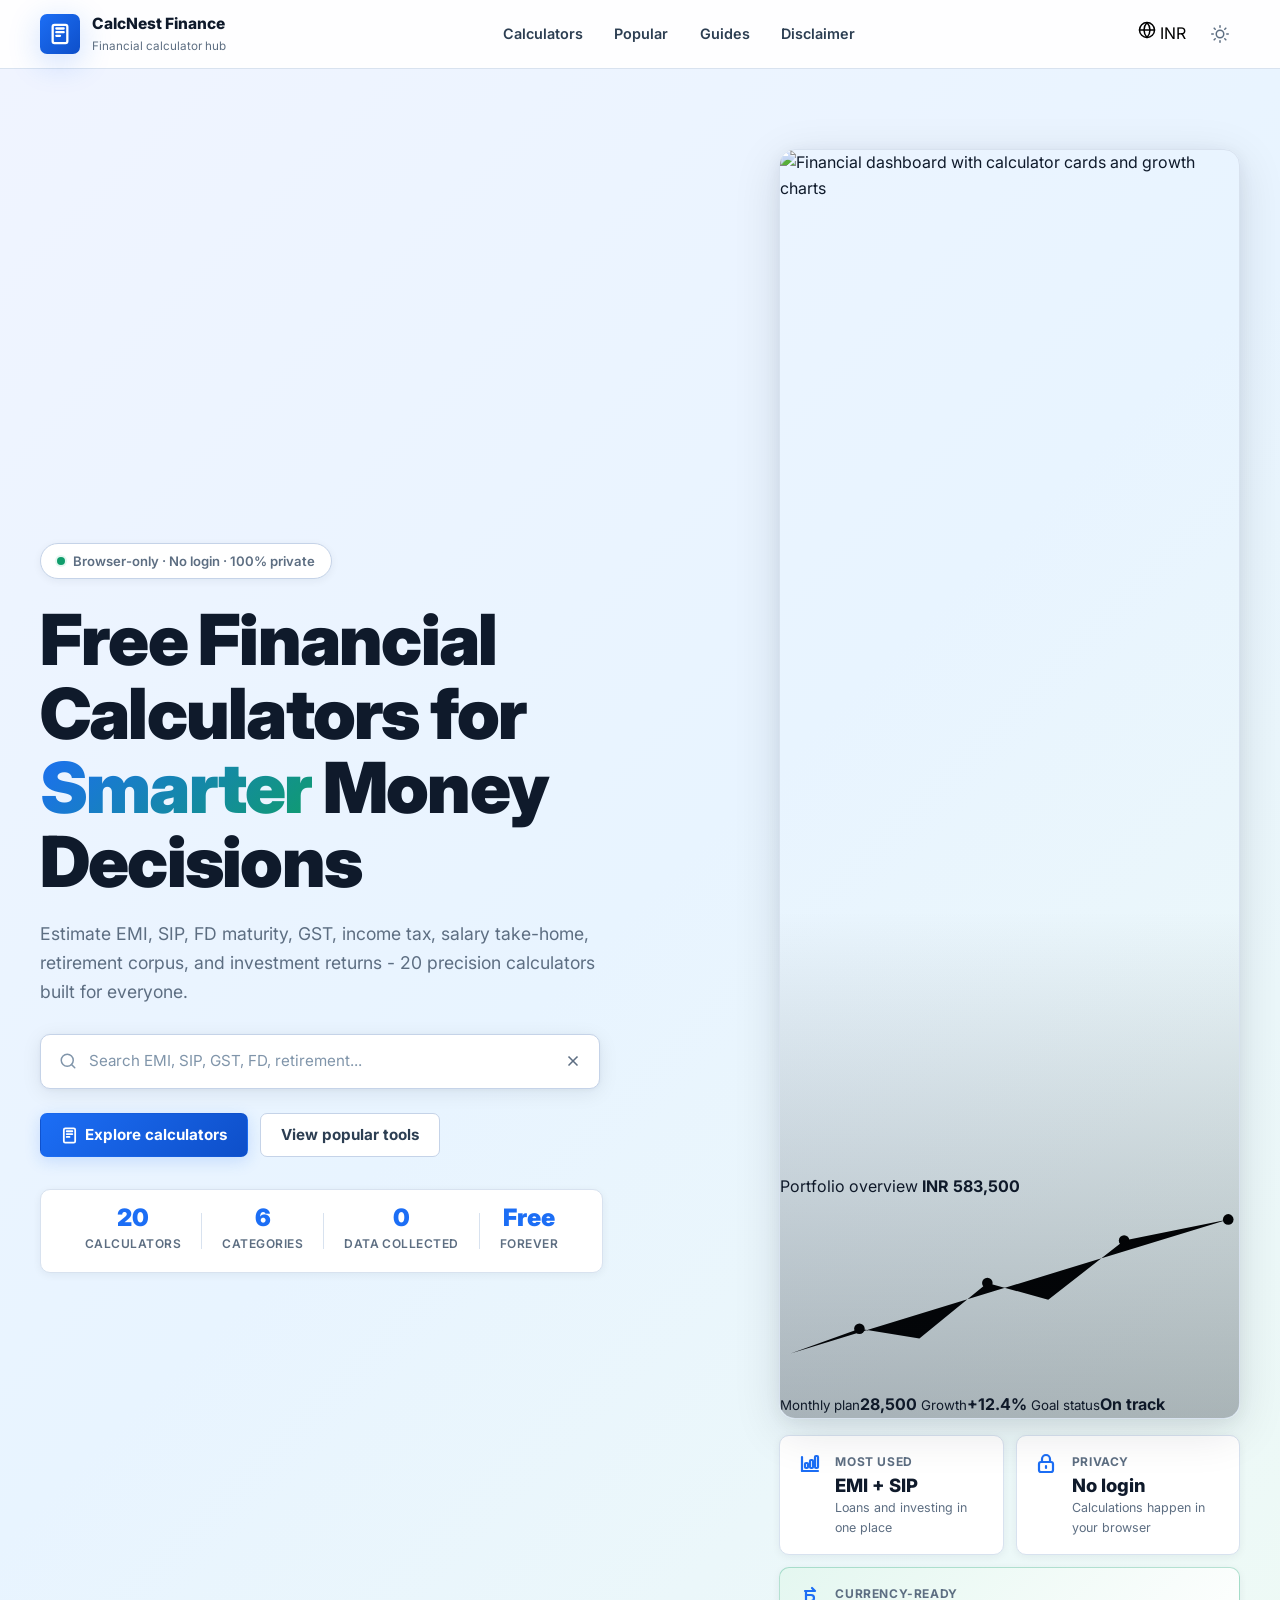
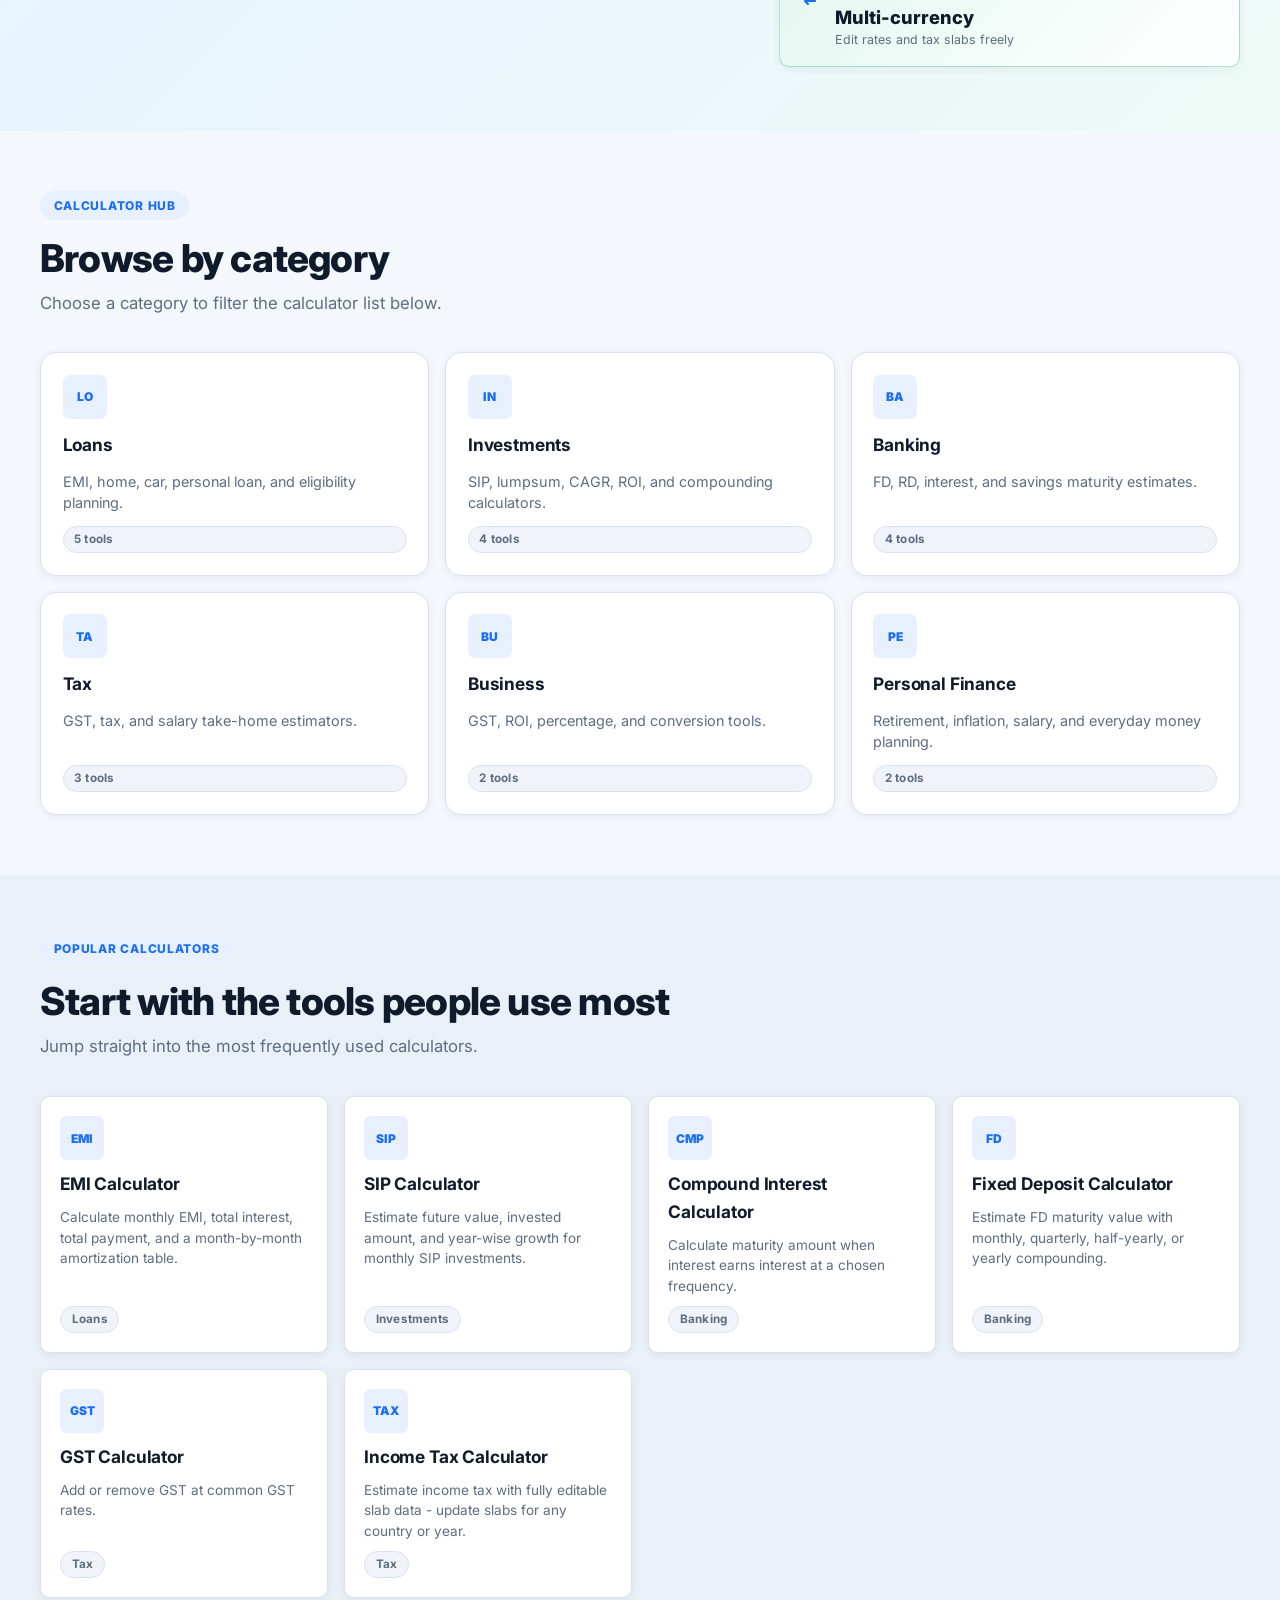
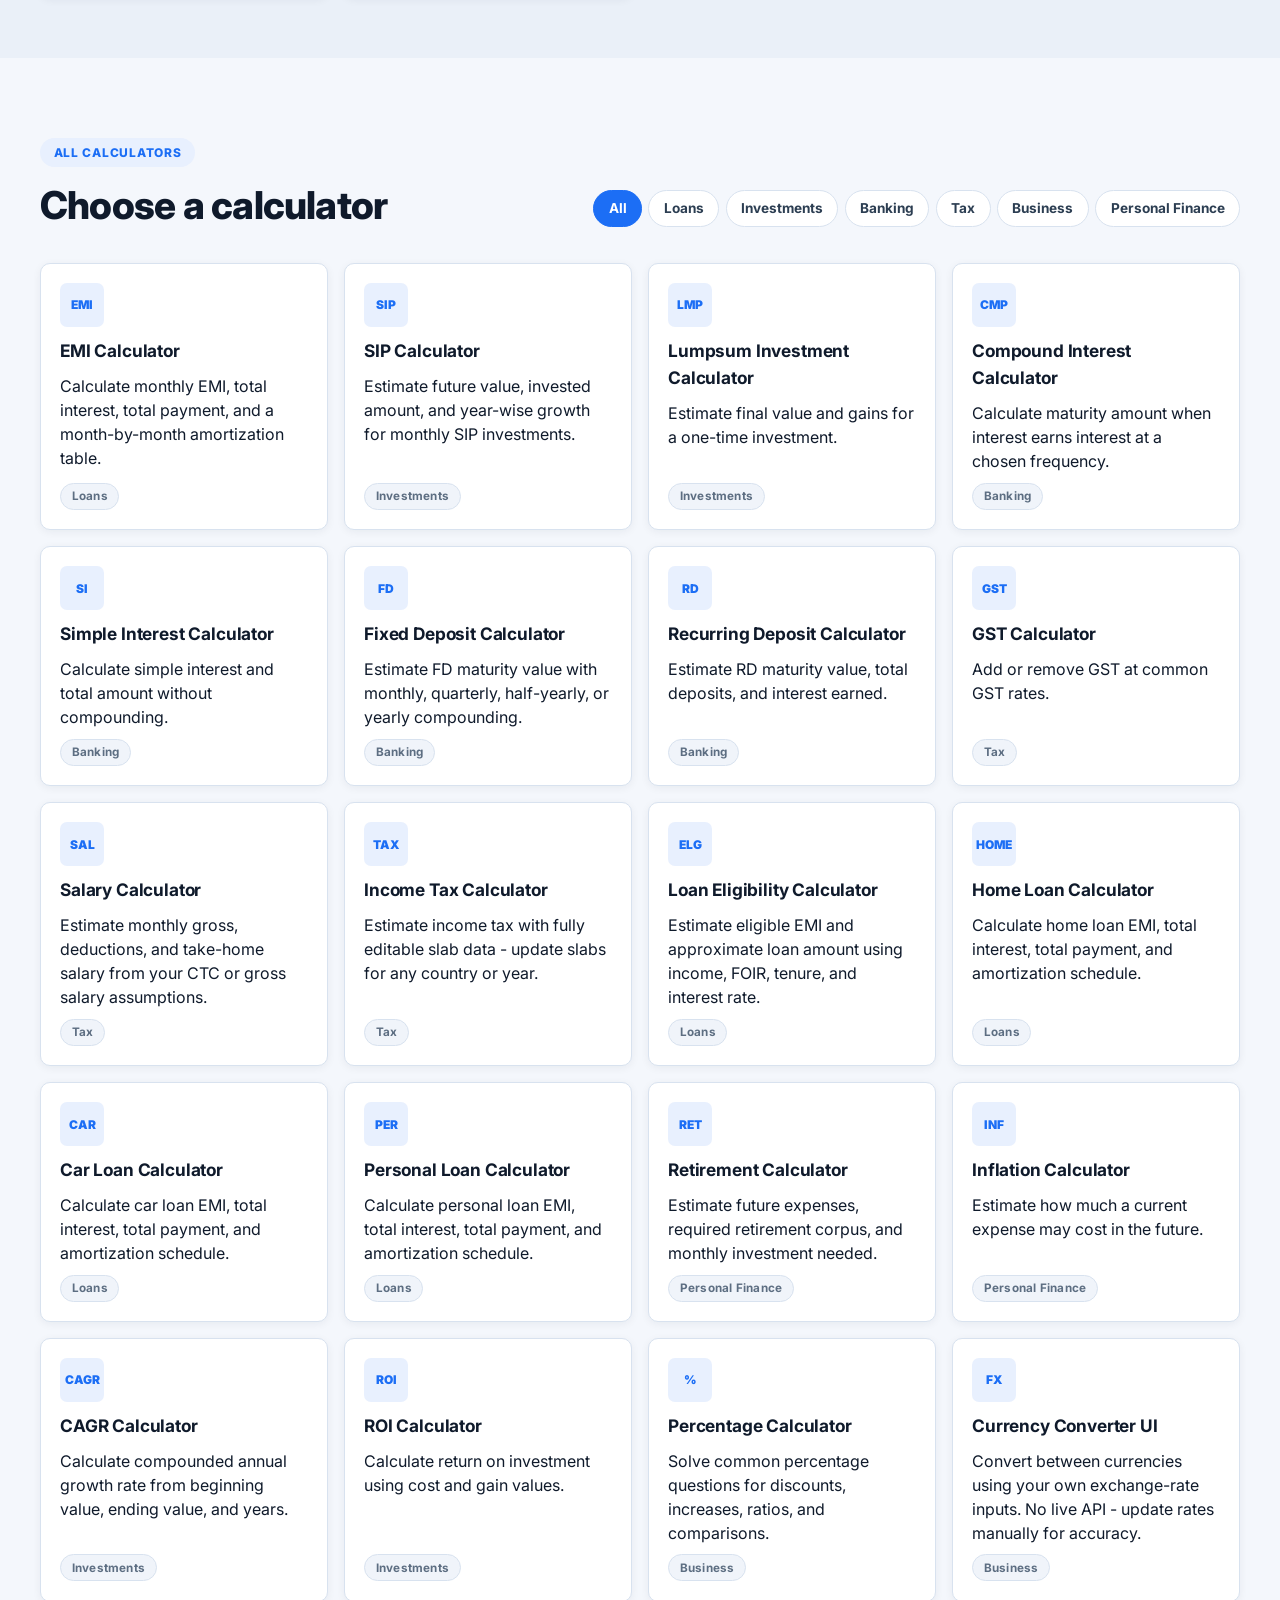
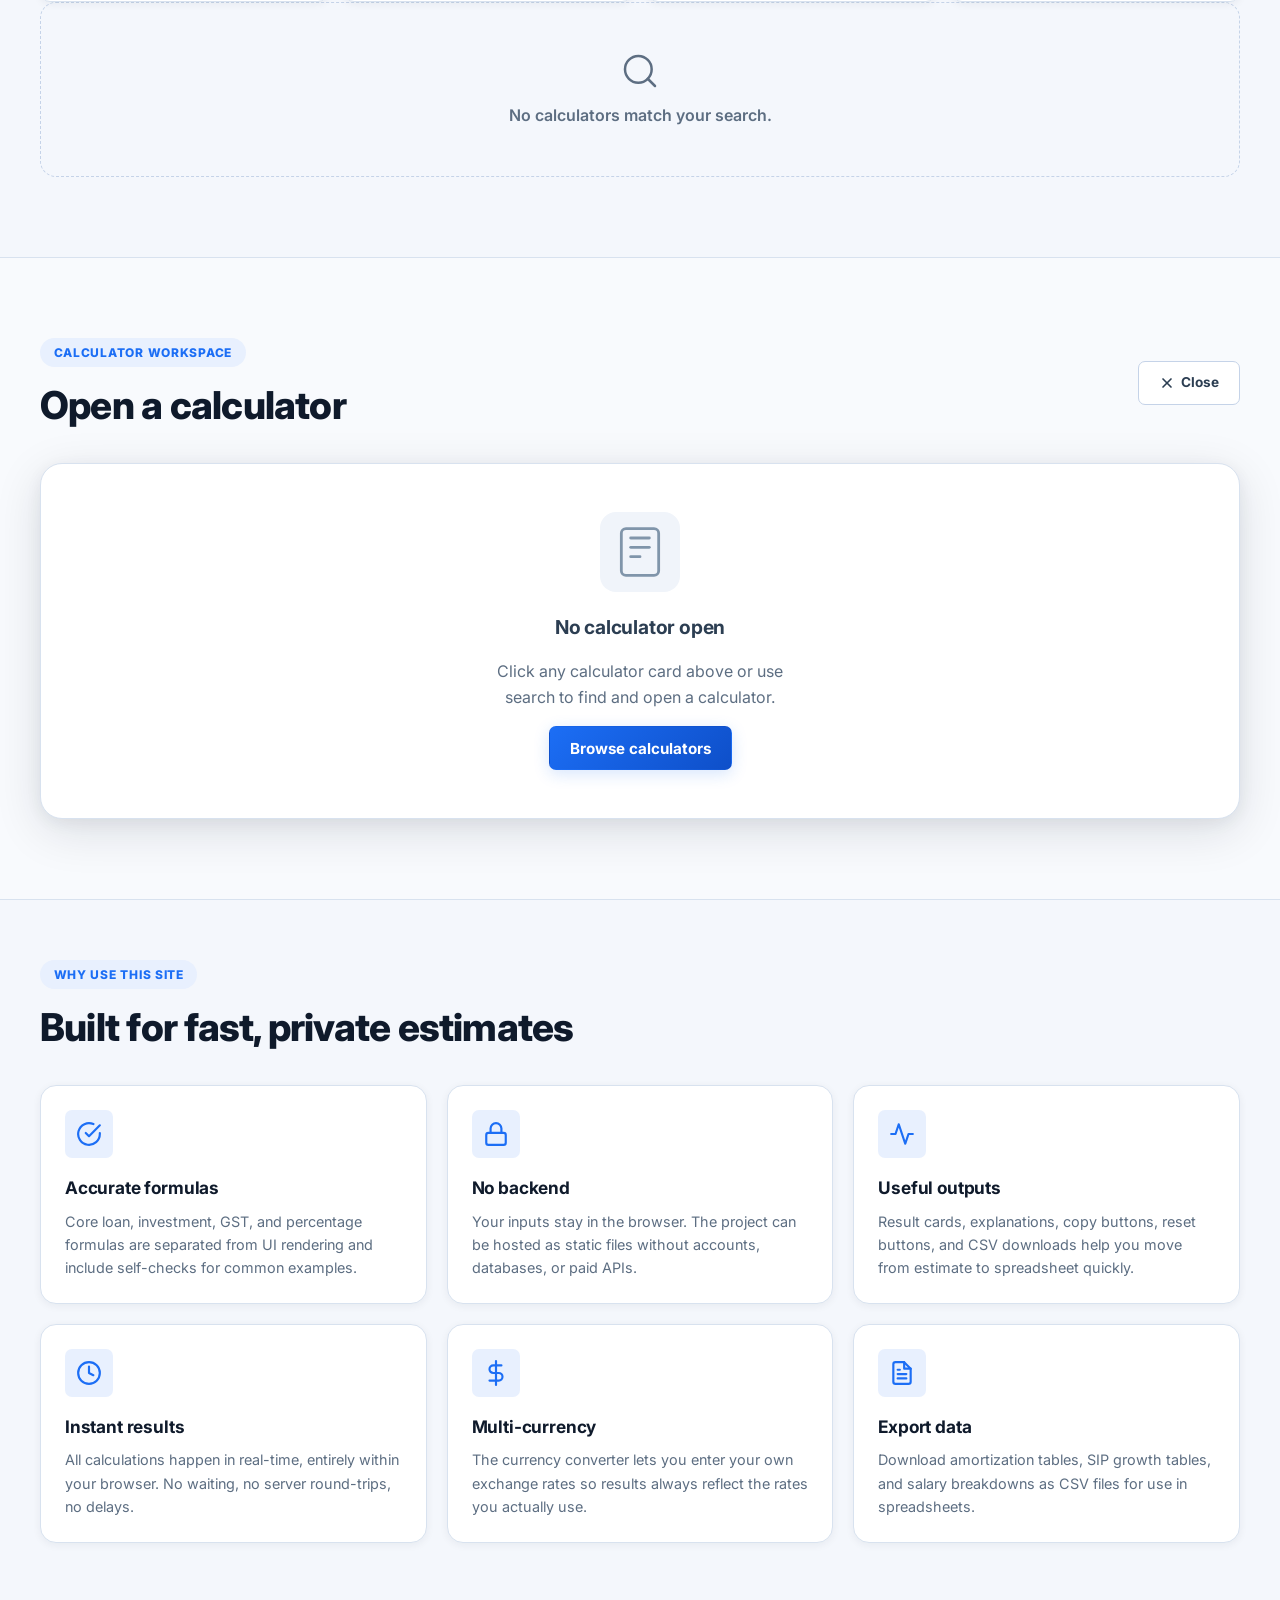
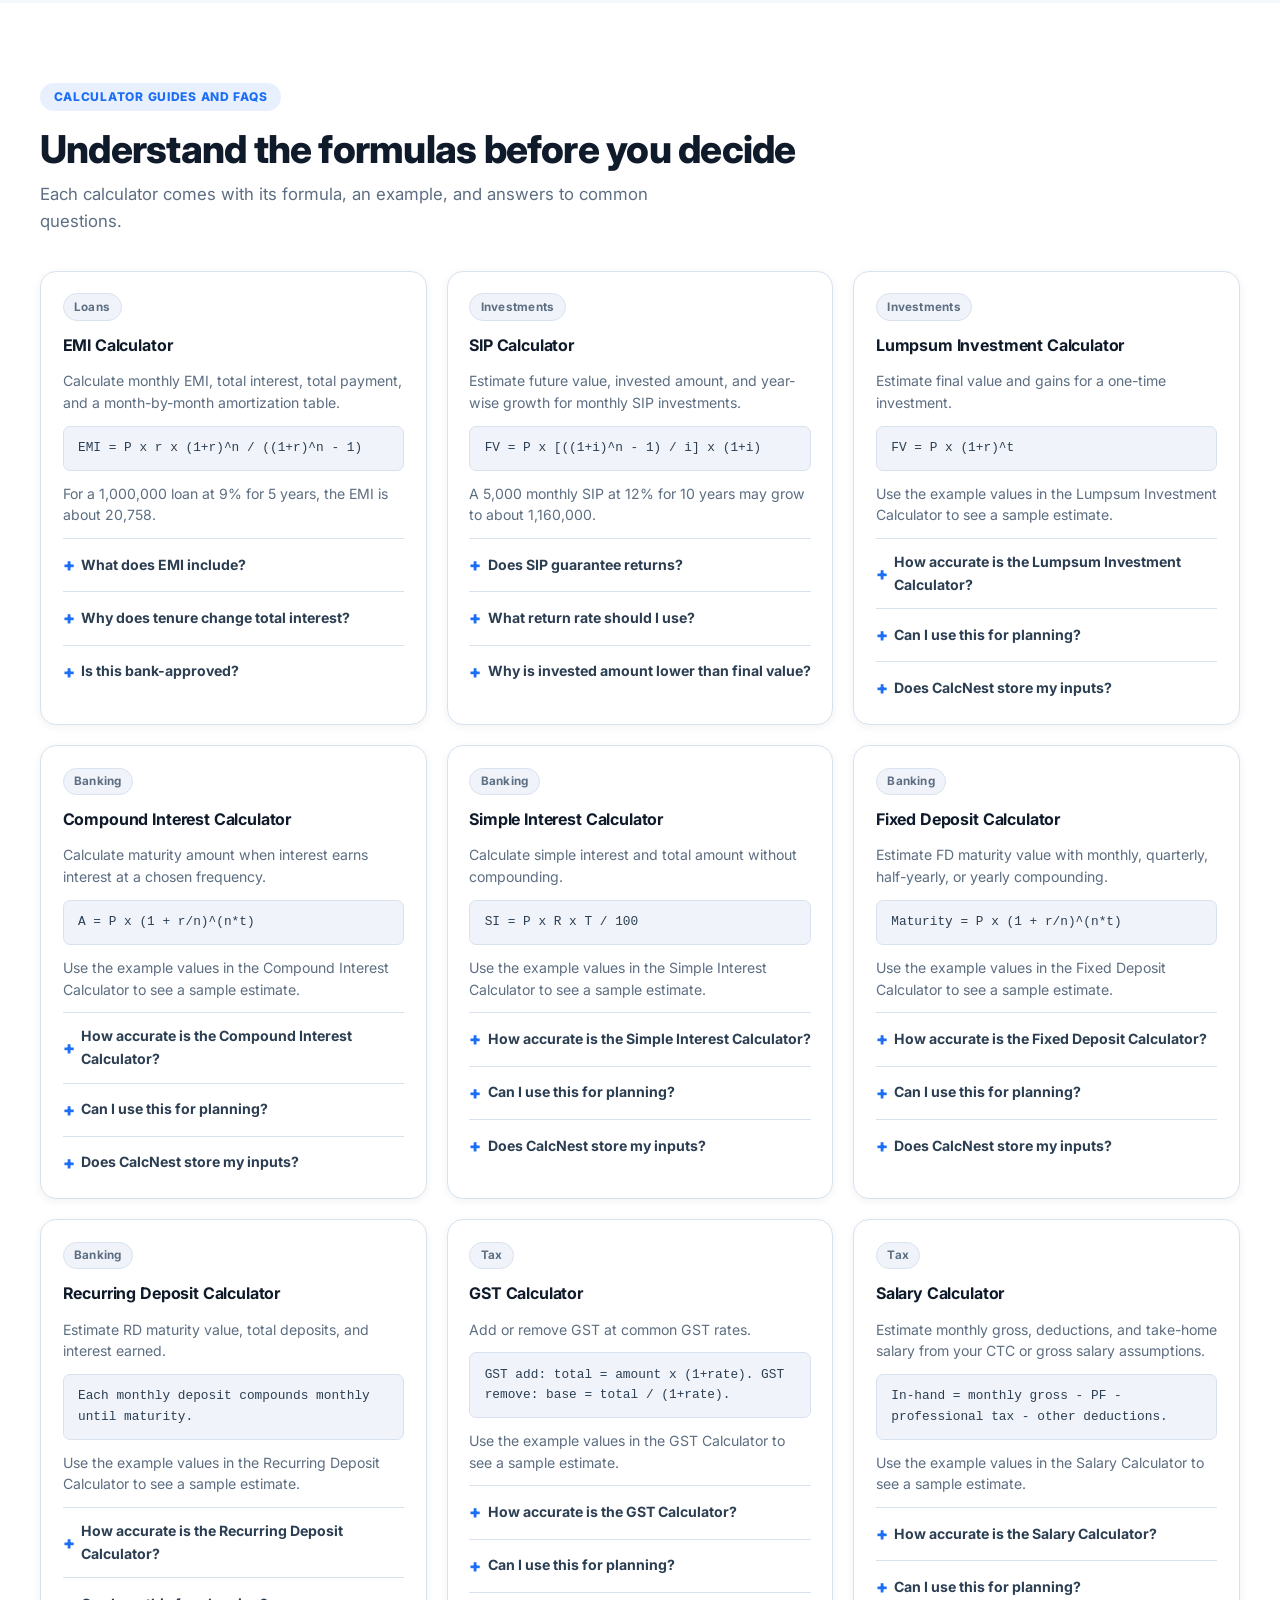
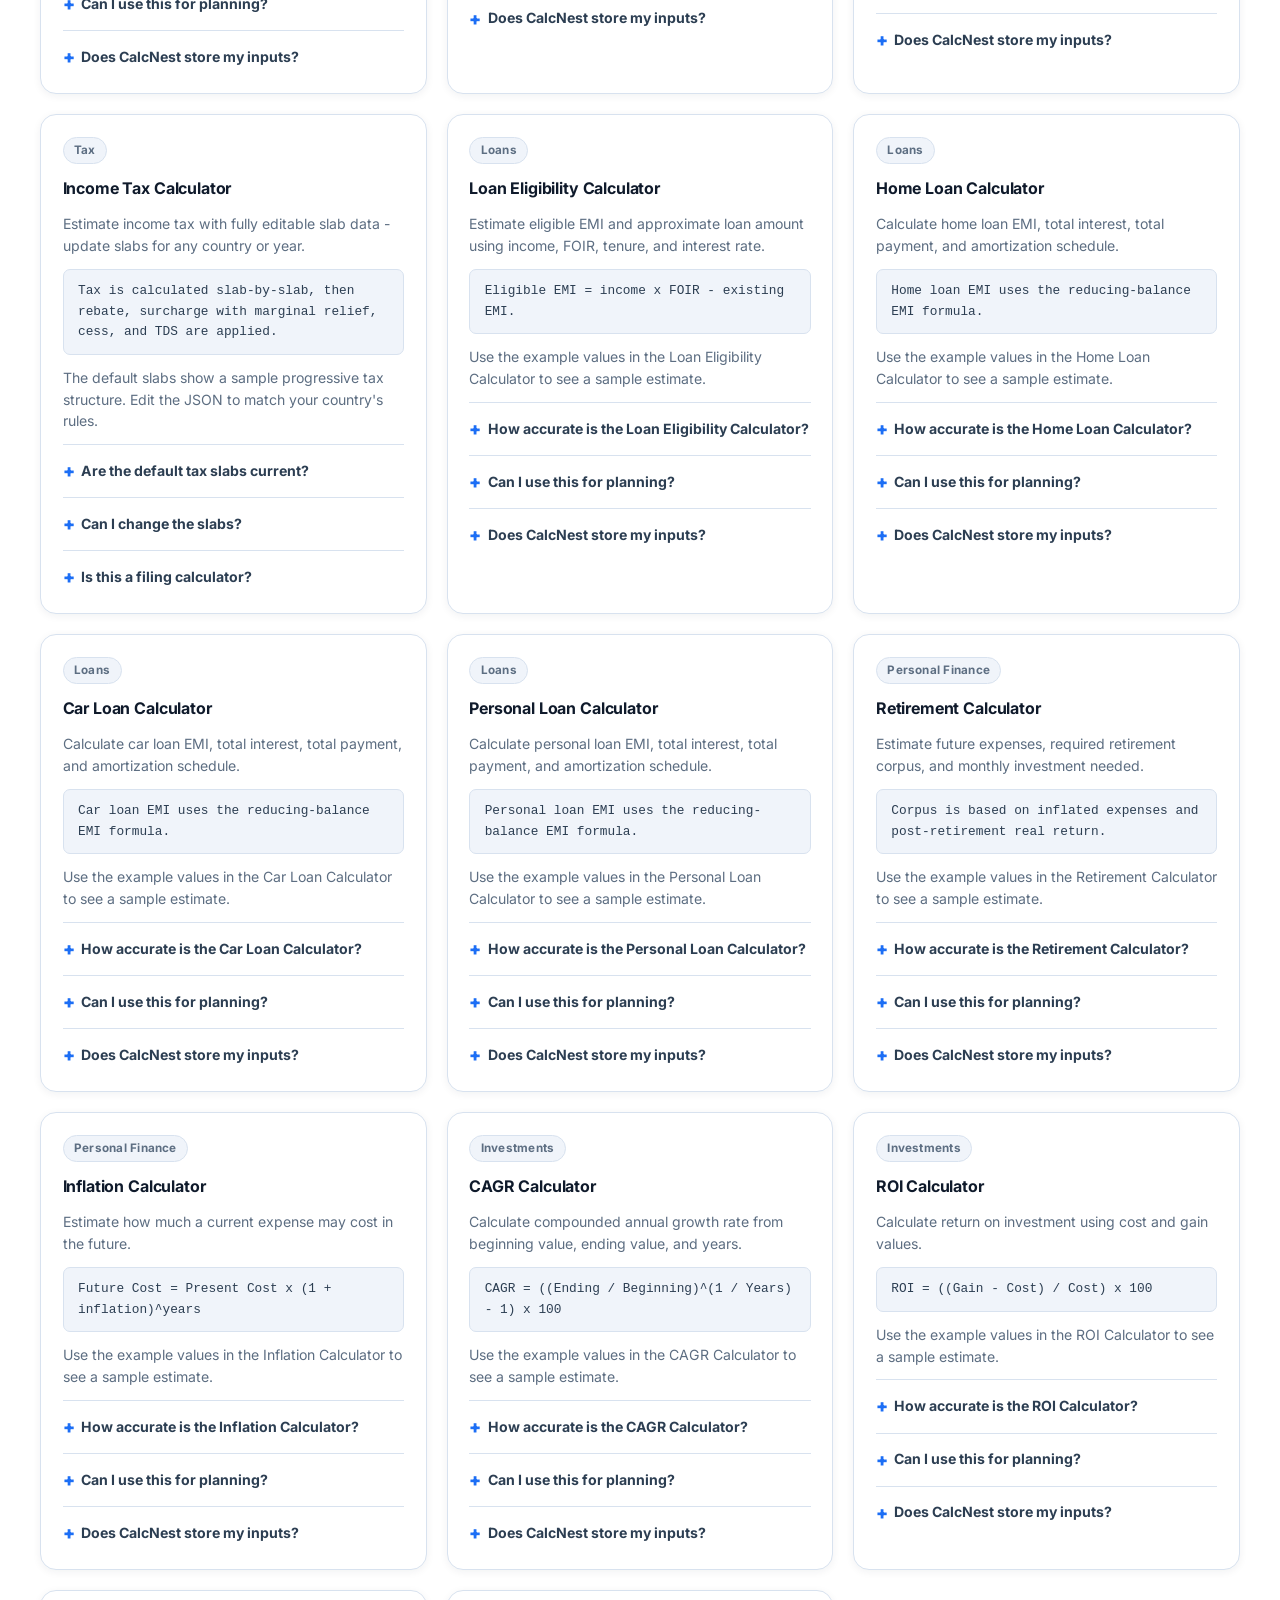
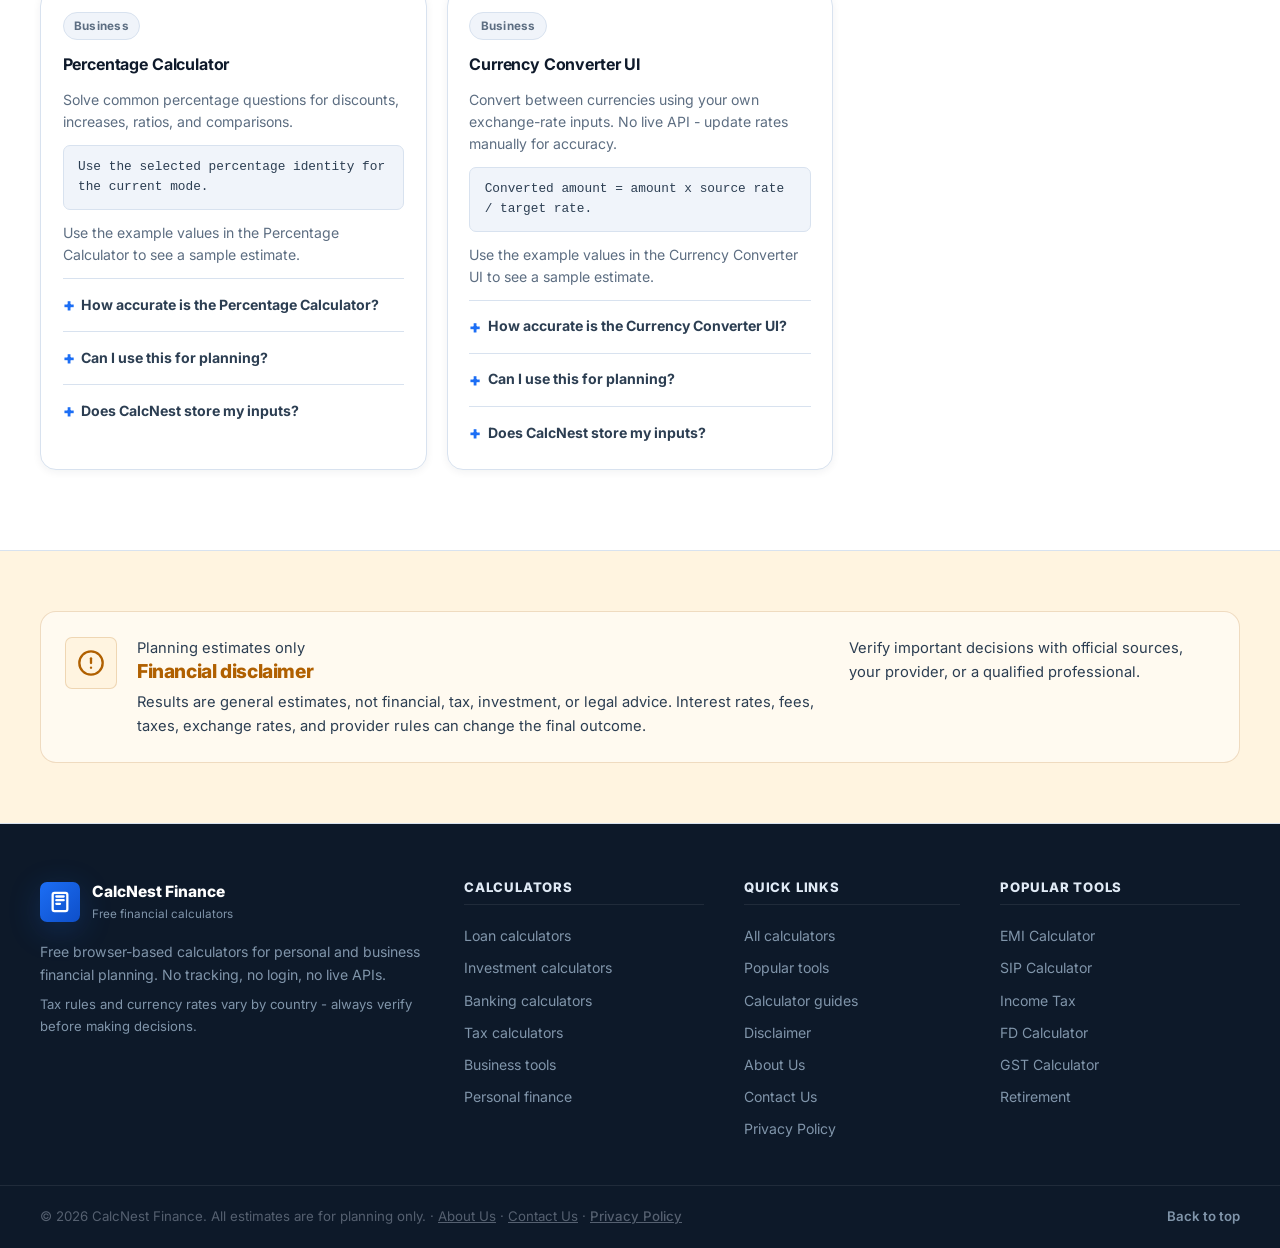
==== commit ca6307a8: "Implement currency selection feature Added currency selection button and dialog for currency setting" ====
--- a/index.html
+++ b/index.html
@@ -43,6 +43,10 @@
           <a href="#disclaimer">Disclaimer</a>
         </div>
         <div class="nav-actions">
+          <button class="currency-trigger" id="currencyTrigger" type="button" aria-haspopup="dialog" aria-controls="currencyDialog" title="Choose calculation currency">
+            <svg width="18" height="18" viewBox="0 0 24 24" fill="none" stroke="currentColor" stroke-width="2" stroke-linecap="round" stroke-linejoin="round" aria-hidden="true"><circle cx="12" cy="12" r="10"/><path d="M2 12h20"/><path d="M12 2a15.3 15.3 0 0 1 4 10 15.3 15.3 0 0 1-4 10 15.3 15.3 0 0 1-4-10 15.3 15.3 0 0 1 4-10z"/></svg>
+            <span id="currencyButtonCode">INR</span>
+          </button>
           <button class="theme-toggle" id="themeToggle" aria-label="Toggle dark mode" title="Toggle dark mode">
             <svg class="icon-sun" width="18" height="18" viewBox="0 0 24 24" fill="none" stroke="currentColor" stroke-width="2" stroke-linecap="round" stroke-linejoin="round"><circle cx="12" cy="12" r="5"/><line x1="12" y1="1" x2="12" y2="3"/><line x1="12" y1="21" x2="12" y2="23"/><line x1="4.22" y1="4.22" x2="5.64" y2="5.64"/><line x1="18.36" y1="18.36" x2="19.78" y2="19.78"/><line x1="1" y1="12" x2="3" y2="12"/><line x1="21" y1="12" x2="23" y2="12"/><line x1="4.22" y1="19.78" x2="5.64" y2="18.36"/><line x1="18.36" y1="5.64" x2="19.78" y2="4.22"/></svg>
             <svg class="icon-moon" width="18" height="18" viewBox="0 0 24 24" fill="none" stroke="currentColor" stroke-width="2" stroke-linecap="round" stroke-linejoin="round"><path d="M21 12.79A9 9 0 1 1 11.21 3 7 7 0 0 0 21 12.79z"/></svg>
@@ -107,8 +111,37 @@
             </div>
           </div>
           <aside class="hero-panel" aria-label="Quick finance snapshot">
-            <div class="hero-visual-wrap">
-              <img class="hero-visual" src="assets/finance-dashboard.png" alt="Abstract financial dashboard with calculator cards and growth charts" width="1792" height="1024" loading="eager">
+            <div class="hero-visual-wrap" id="heroVisualWrap">
+              <img class="hero-visual" id="heroVisual" src="./assets/finance-dashboard.png" alt="Financial dashboard with calculator cards and growth charts" width="1024" height="1024" loading="eager" decoding="async">
+              <div class="hero-visual-fallback" id="heroVisualFallback" role="img" aria-label="Financial growth dashboard" aria-hidden="true">
+                <div class="fallback-heading">
+                  <span>Portfolio overview</span>
+                  <strong id="heroCurrencySample">INR 583,500</strong>
+                </div>
+                <div class="fallback-chart" aria-hidden="true">
+                  <span class="fallback-grid-line line-1"></span>
+                  <span class="fallback-grid-line line-2"></span>
+                  <span class="fallback-grid-line line-3"></span>
+                  <span class="fallback-bar bar-1"></span>
+                  <span class="fallback-bar bar-2"></span>
+                  <span class="fallback-bar bar-3"></span>
+                  <span class="fallback-bar bar-4"></span>
+                  <span class="fallback-bar bar-5"></span>
+                  <span class="fallback-bar bar-6"></span>
+                  <svg viewBox="0 0 520 210" preserveAspectRatio="none" focusable="false">
+                    <polyline points="12,174 90,146 158,157 235,94 304,113 390,46 508,22"></polyline>
+                    <circle cx="90" cy="146" r="6"></circle>
+                    <circle cx="235" cy="94" r="6"></circle>
+                    <circle cx="390" cy="46" r="6"></circle>
+                    <circle cx="508" cy="22" r="6"></circle>
+                  </svg>
+                </div>
+                <div class="fallback-metrics" aria-hidden="true">
+                  <span><small>Monthly plan</small><strong>28,500</strong></span>
+                  <span><small>Growth</small><strong>+12.4%</strong></span>
+                  <span><small>Goal status</small><strong>On track</strong></span>
+                </div>
+              </div>
               <div class="hero-visual-overlay" aria-hidden="true"></div>
             </div>
             <div class="hero-metric-row">
@@ -288,13 +321,14 @@
             <div class="disclaimer-icon" aria-hidden="true">
               <svg width="28" height="28" viewBox="0 0 24 24" fill="none" stroke="currentColor" stroke-width="2" stroke-linecap="round" stroke-linejoin="round"><circle cx="12" cy="12" r="10"/><line x1="12" y1="8" x2="12" y2="12"/><line x1="12" y1="16" x2="12.01" y2="16"/></svg>
             </div>
-            <div>
-              <h2 id="disclaimerTitle">Disclaimer</h2>
+            <div class="disclaimer-copy">
+              <p class="disclaimer-kicker">Planning estimates only</p>
+              <h2 id="disclaimerTitle">Financial disclaimer</h2>
               <p>
-                This website provides estimates only and is not financial advice. Tax, loan, investment, and currency assumptions vary by country and can change.
-                Verify important decisions with official government rules, banks, fund providers, or a qualified financial professional.
+                Results are general estimates, not financial, tax, investment, or legal advice. Interest rates, fees, taxes, exchange rates, and provider rules can change the final outcome.
               </p>
             </div>
+            <p class="disclaimer-action">Verify important decisions with official sources, your provider, or a qualified professional.</p>
           </div>
         </div>
       </section>
@@ -352,6 +386,34 @@
       </div>
     </footer>
 
+    <dialog class="currency-dialog" id="currencyDialog" aria-labelledby="currencyDialogTitle">
+      <form method="dialog" class="currency-dialog-panel">
+        <div class="currency-dialog-header">
+          <div>
+            <p class="eyebrow">Display settings</p>
+            <h2 id="currencyDialogTitle">Choose calculation currency</h2>
+          </div>
+          <button class="dialog-close" type="submit" value="cancel" aria-label="Close currency chooser" title="Close">
+            <svg width="20" height="20" viewBox="0 0 24 24" fill="none" stroke="currentColor" stroke-width="2.5" stroke-linecap="round" aria-hidden="true"><line x1="18" y1="6" x2="6" y2="18"/><line x1="6" y1="6" x2="18" y2="18"/></svg>
+          </button>
+        </div>
+        <label class="currency-search" for="currencySearch">
+          <svg width="18" height="18" viewBox="0 0 24 24" fill="none" stroke="currentColor" stroke-width="2" stroke-linecap="round" stroke-linejoin="round" aria-hidden="true"><circle cx="11" cy="11" r="8"/><line x1="21" y1="21" x2="16.65" y2="16.65"/></svg>
+          <span class="sr-only">Search currencies</span>
+          <input id="currencySearch" type="search" placeholder="Search currencies" autocomplete="off">
+        </label>
+        <div class="currency-options" id="currencyOptions" role="radiogroup" aria-label="Available currencies"></div>
+        <p class="currency-empty" id="currencyEmpty" hidden>No currencies match your search.</p>
+        <p class="currency-note">
+          Currency selection changes symbols and number formatting. It does not convert the numeric values you enter.
+        </p>
+        <div class="currency-dialog-actions">
+          <button class="secondary-action" id="openCurrencyConverter" type="button">Open converter</button>
+          <button class="primary-action" type="submit" value="done">Done</button>
+        </div>
+      </form>
+    </dialog>
+
     <section id="formulaSelfCheck" hidden aria-hidden="true"></section>
     <script id="faqSchema" type="application/ld+json"></script>
     <script src="script.js"></script>
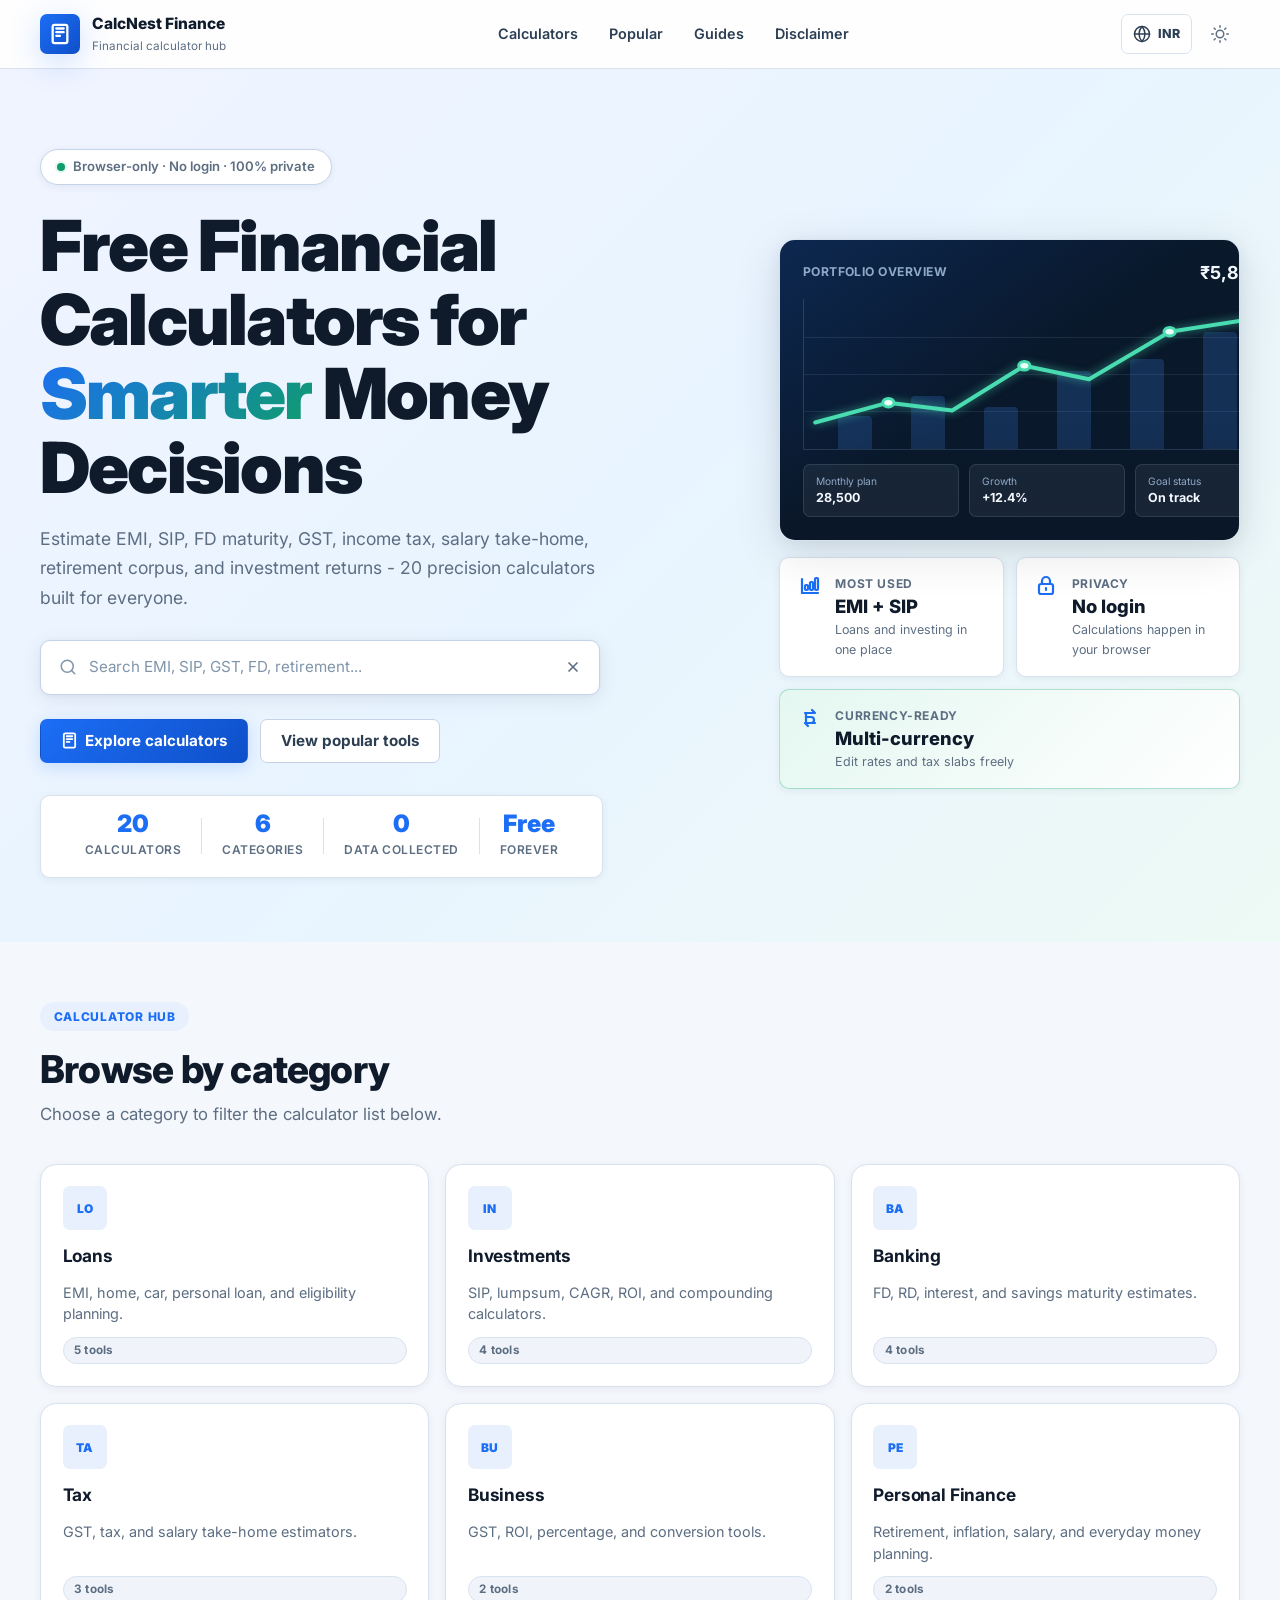
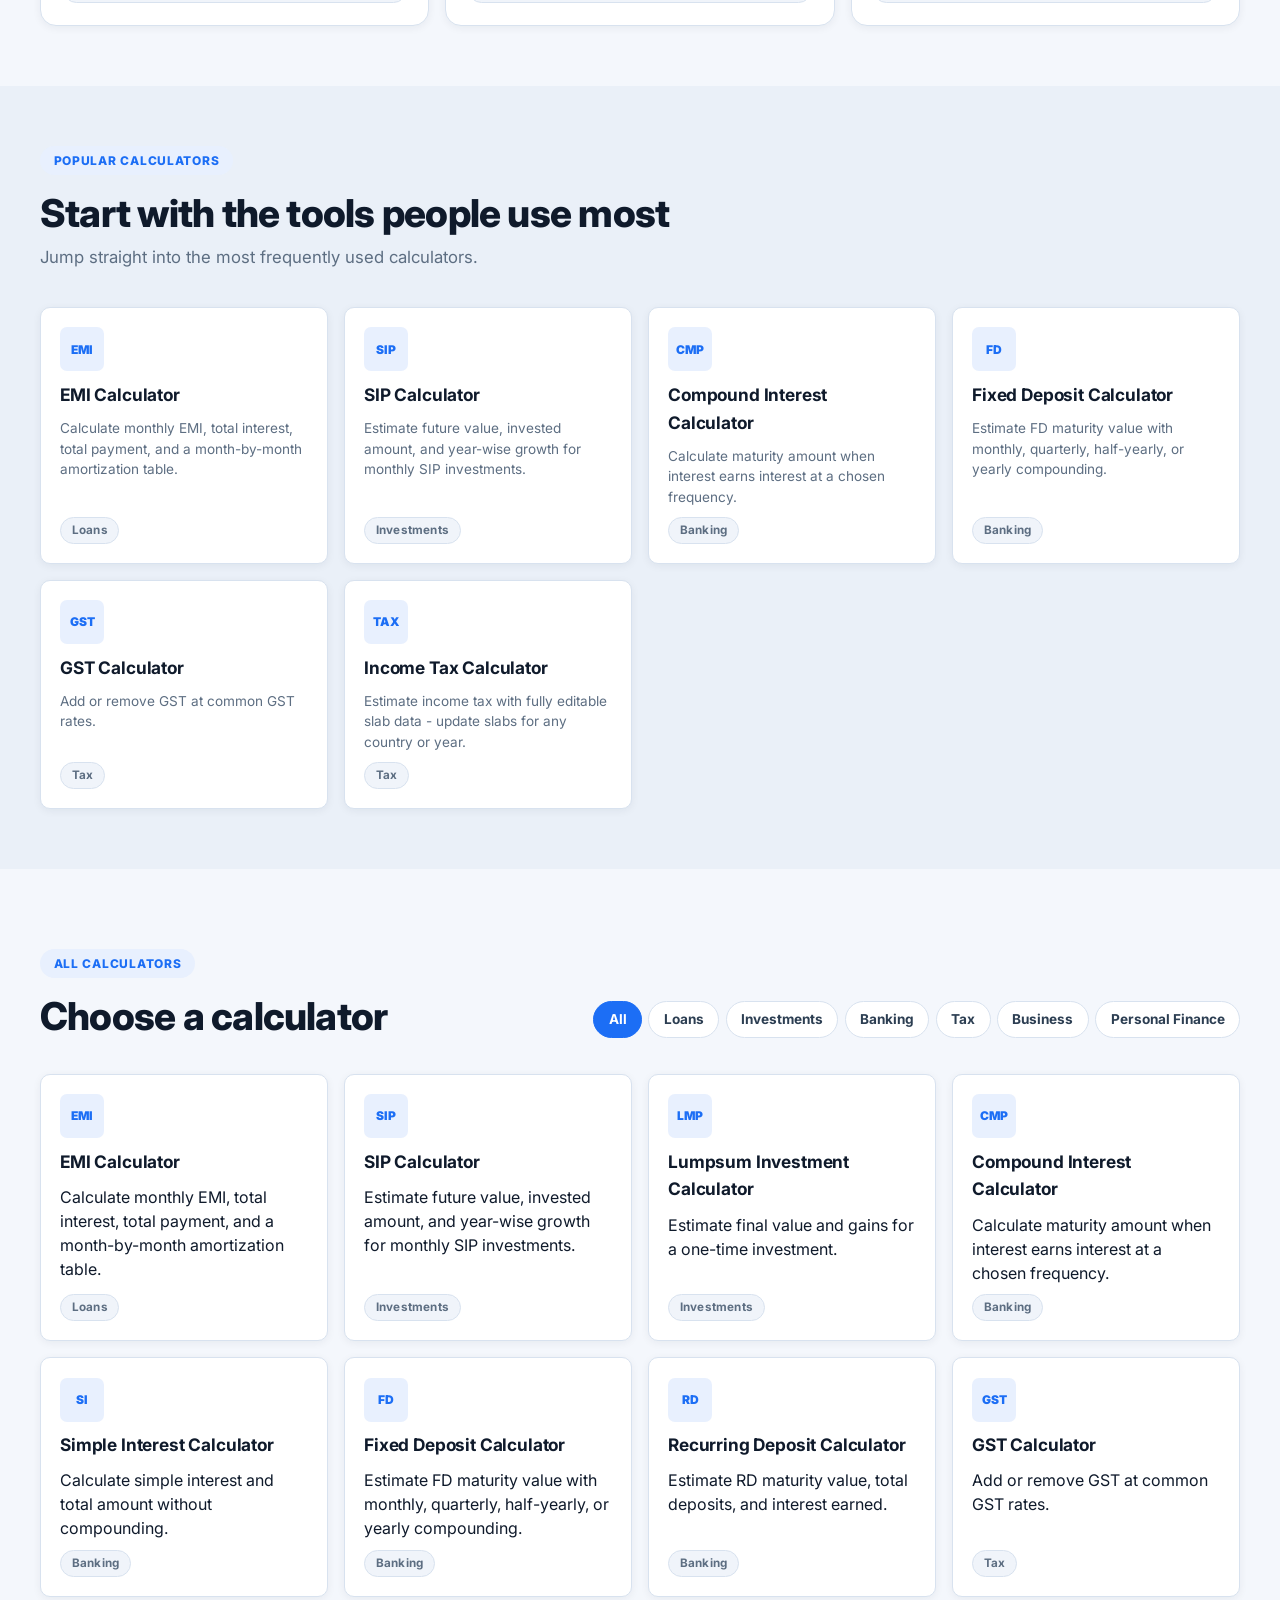
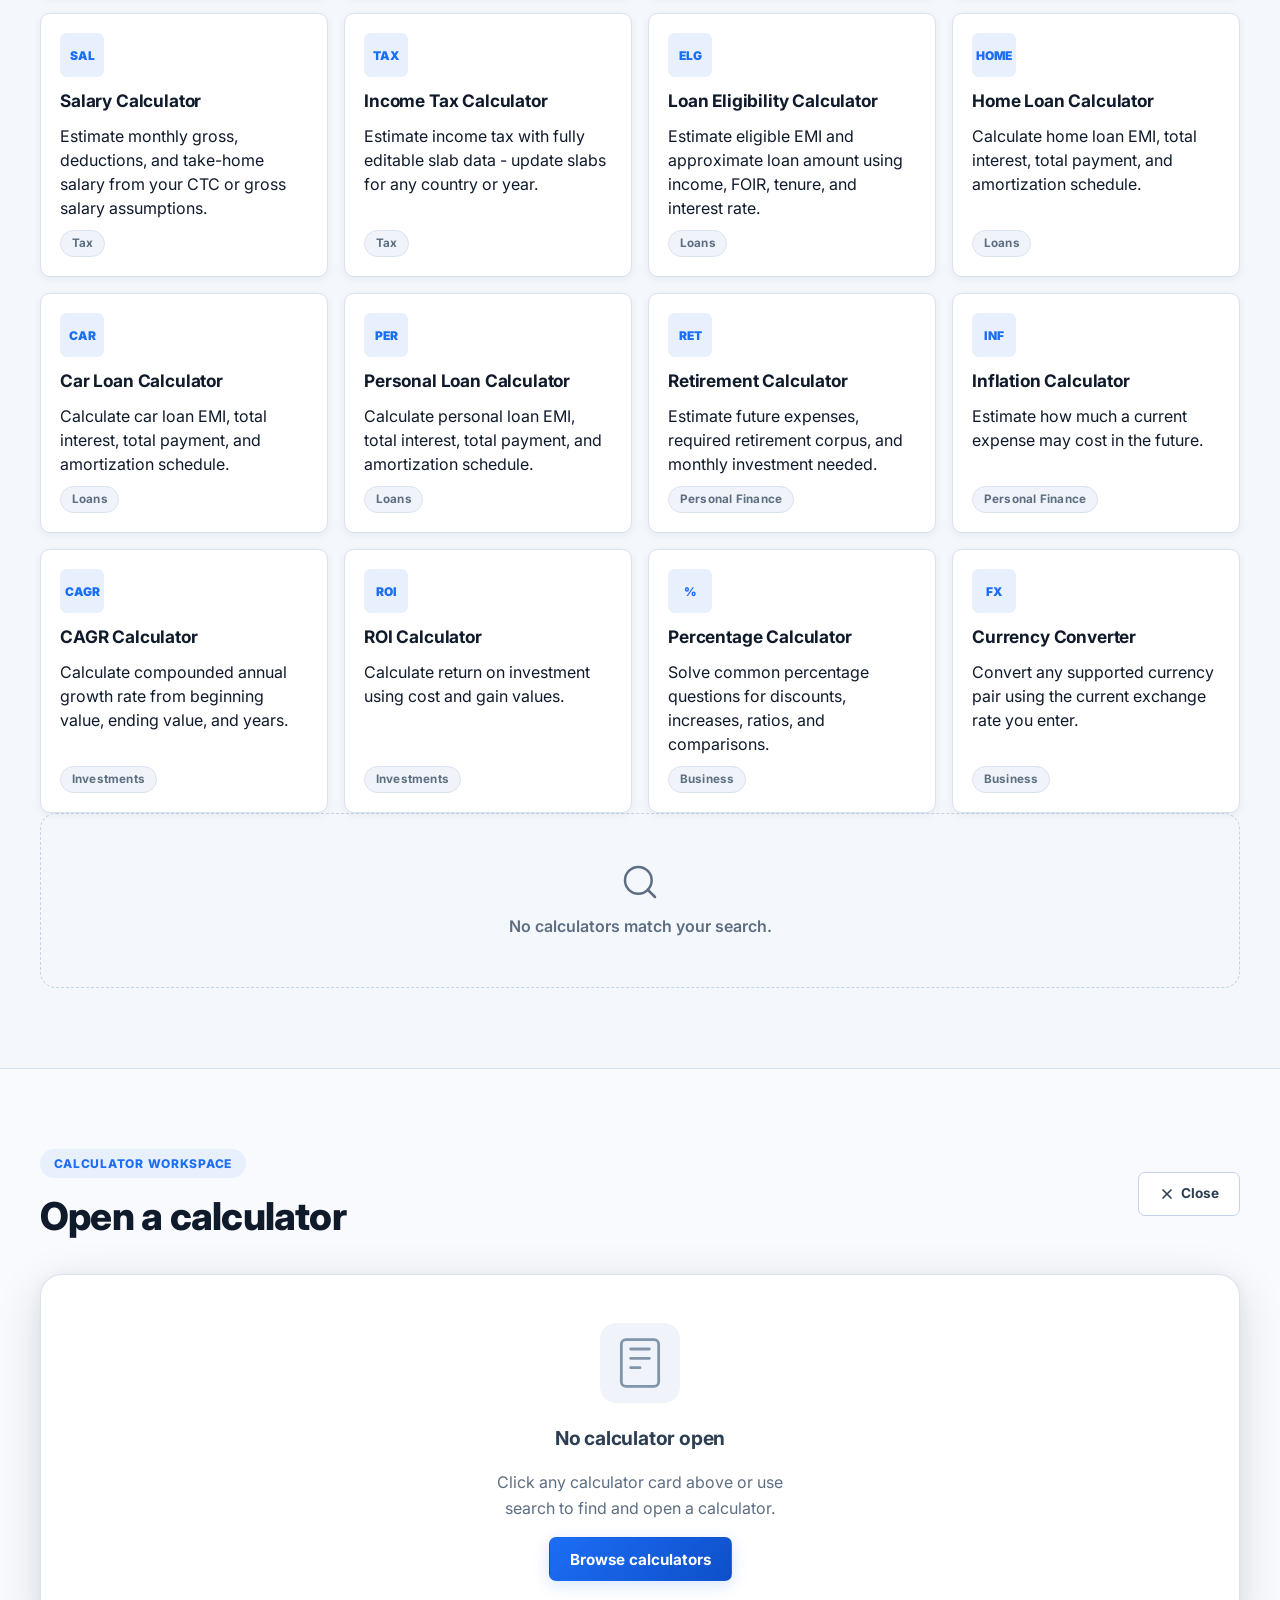
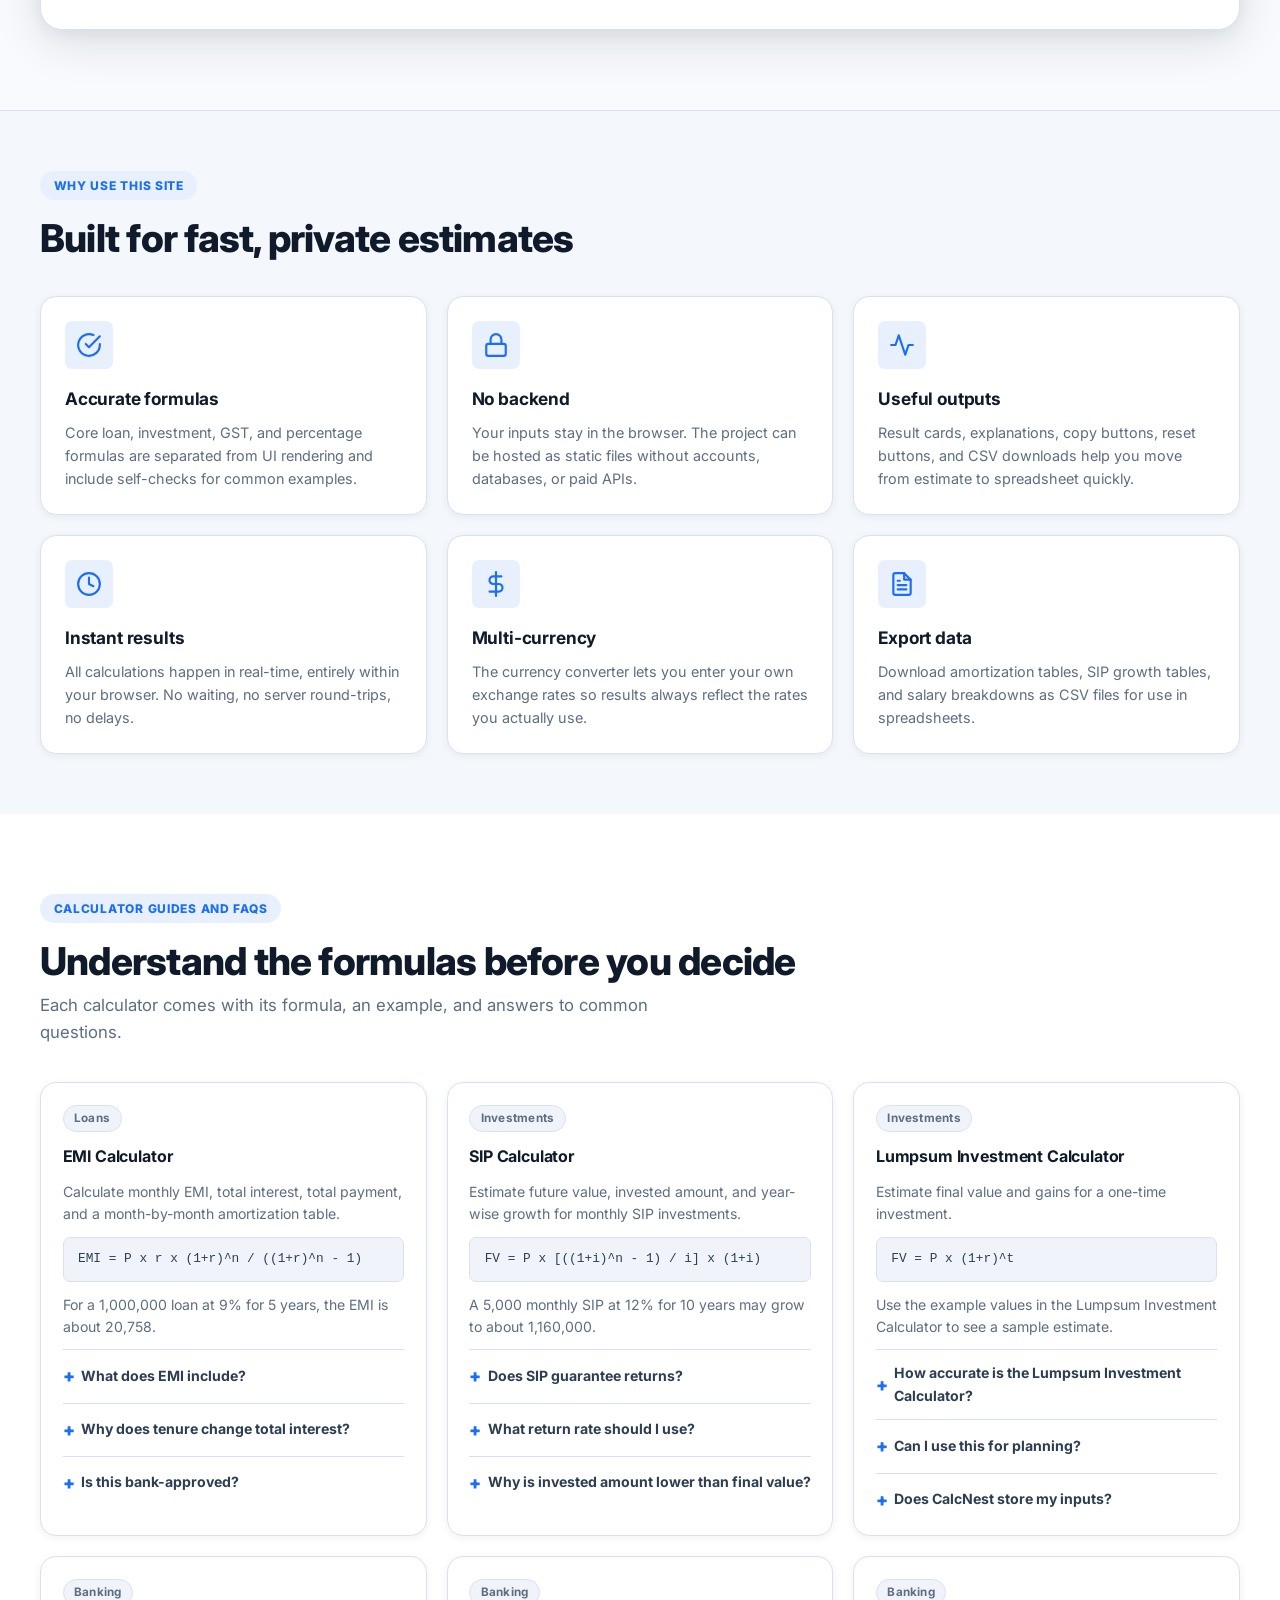
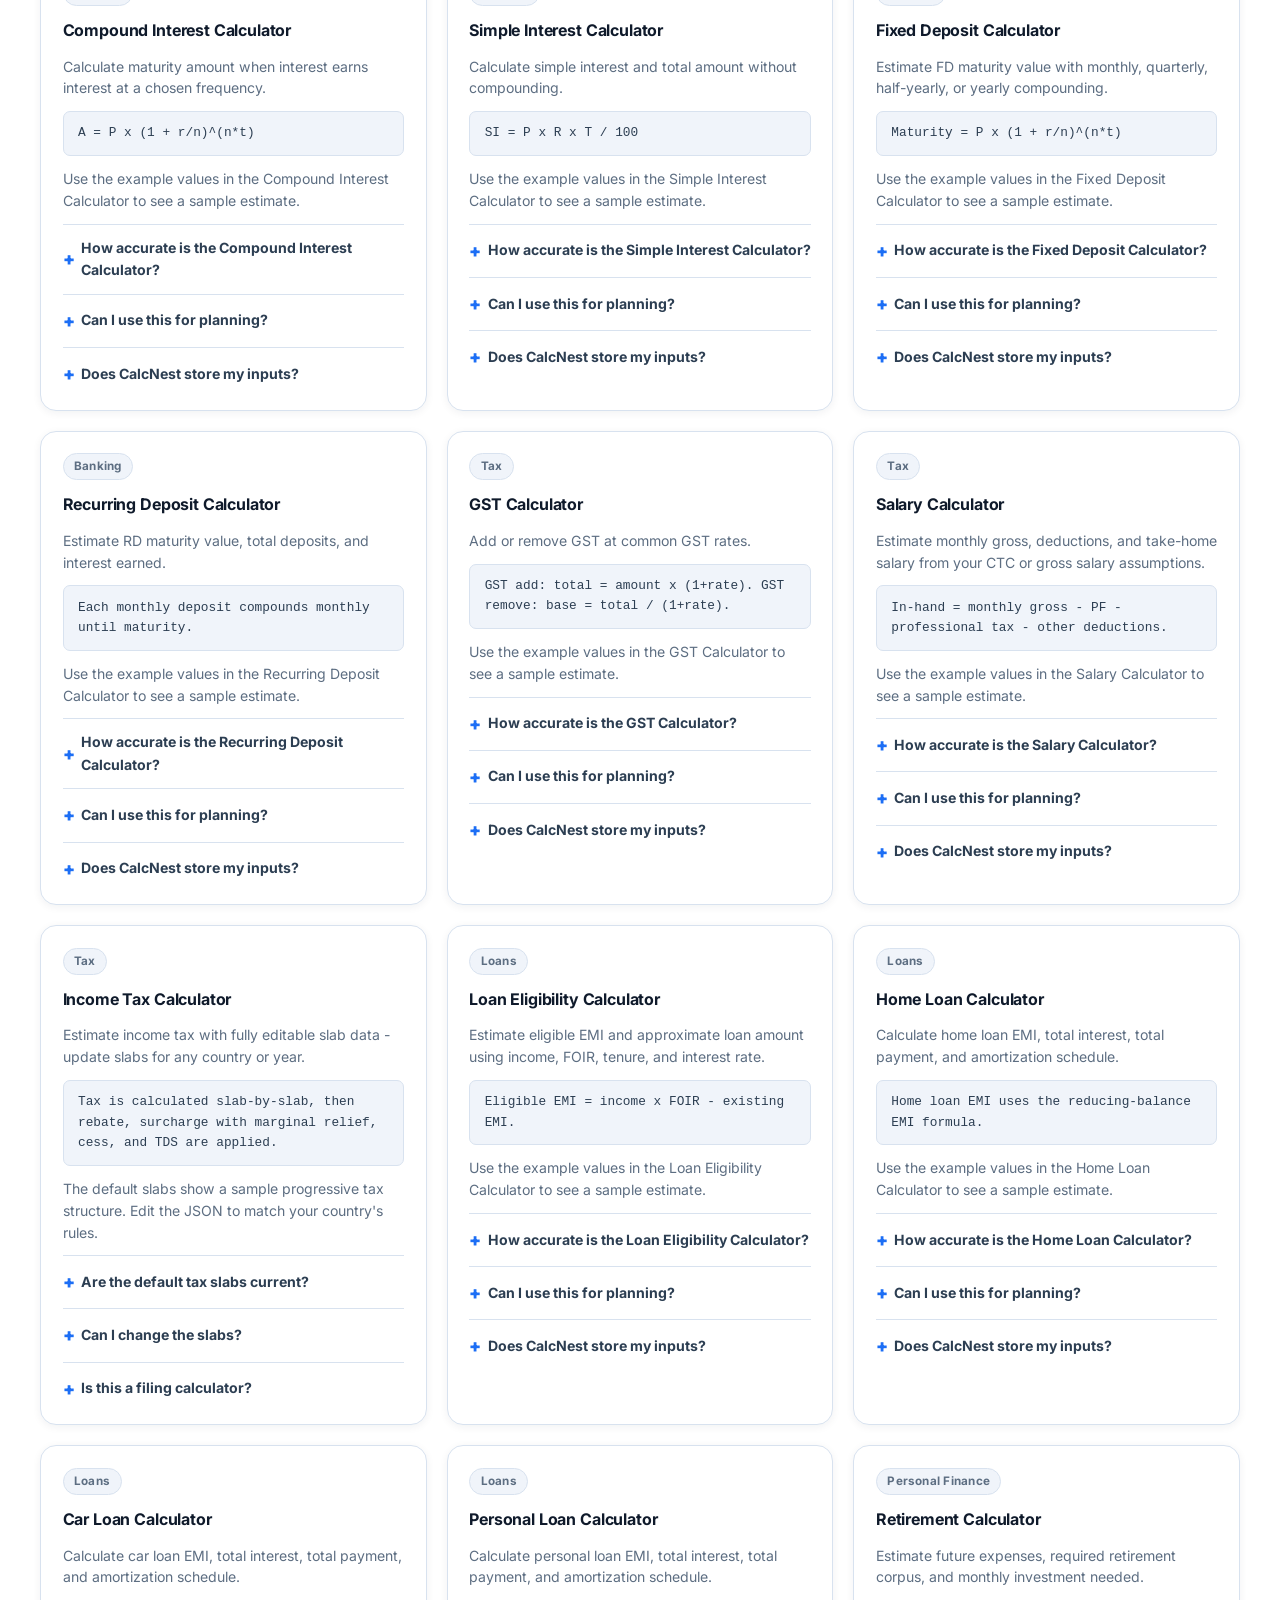
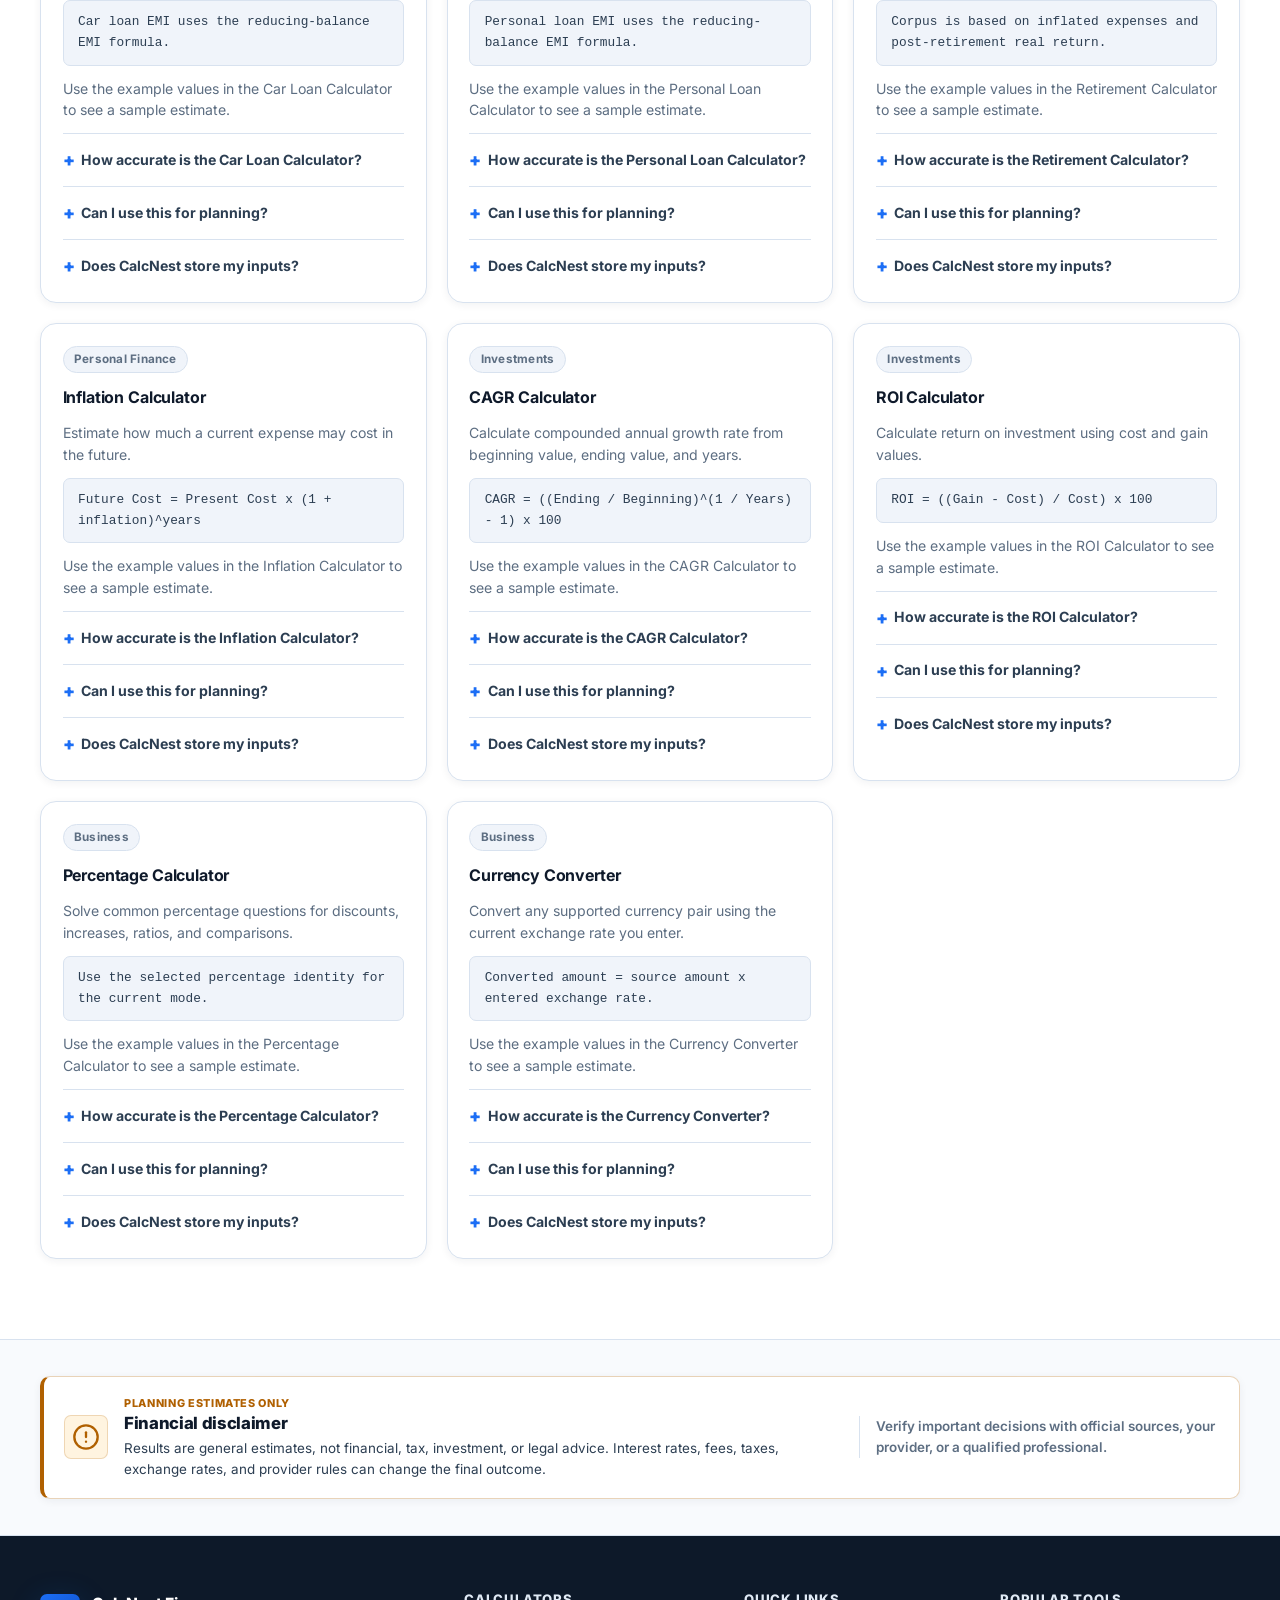
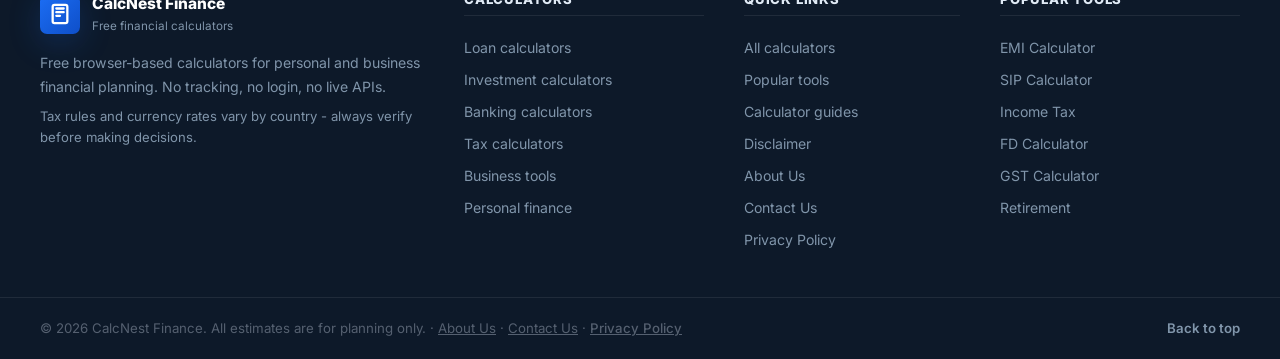
==== commit 5fadd30b: "Add currency coachmark section to index.html" ====
--- a/index.html
+++ b/index.html
@@ -58,6 +58,20 @@
       </nav>
     </header>
 
+    <aside class="currency-coachmark" id="currencyCoachmark" aria-labelledby="currencyCoachmarkTitle" hidden>
+      <button class="coachmark-close" id="currencyCoachmarkClose" type="button" aria-label="Dismiss currency instruction" title="Dismiss">
+        <svg width="16" height="16" viewBox="0 0 24 24" fill="none" stroke="currentColor" stroke-width="2.5" stroke-linecap="round" aria-hidden="true"><line x1="18" y1="6" x2="6" y2="18"/><line x1="6" y1="6" x2="18" y2="18"/></svg>
+      </button>
+      <div class="coachmark-icon" aria-hidden="true">
+        <svg width="21" height="21" viewBox="0 0 24 24" fill="none" stroke="currentColor" stroke-width="2" stroke-linecap="round" stroke-linejoin="round"><circle cx="12" cy="12" r="10"/><path d="M2 12h20"/><path d="M12 2a15.3 15.3 0 0 1 4 10 15.3 15.3 0 0 1-4 10 15.3 15.3 0 0 1-4-10 15.3 15.3 0 0 1 4-10z"/></svg>
+      </div>
+      <div>
+        <strong id="currencyCoachmarkTitle">Choose your currency</strong>
+        <p>Select the currency button in the top-right corner to update symbols and number formatting across the calculators.</p>
+        <button class="coachmark-action" id="currencyCoachmarkAction" type="button">Choose currency</button>
+      </div>
+    </aside>
+
     <main>
       <!-- HERO -->
       <section class="hero section">
--- a/styles.css
+++ b/styles.css
@@ -351,6 +351,28 @@
   gap: 0.5rem;
 }
 
+.currency-trigger {
+  min-width: 66px;
+  height: 40px;
+  display: inline-flex;
+  align-items: center;
+  justify-content: center;
+  gap: 0.4rem;
+  padding: 0 0.7rem;
+  border: 1px solid var(--border);
+  border-radius: var(--radius-sm);
+  background: var(--surface);
+  color: var(--text-2);
+  font-size: 0.78rem;
+  font-weight: 800;
+  transition: background 0.15s, border-color 0.15s, color 0.15s;
+}
+.currency-trigger:hover {
+  background: var(--surface-3);
+  border-color: var(--blue);
+  color: var(--blue);
+}
+
 /* Dark mode toggle */
 .theme-toggle {
   width: 40px;
@@ -438,7 +460,8 @@
 }
 
 .button:focus-visible, .primary-action:focus-visible, .secondary-action:focus-visible,
-input:focus-visible, select:focus-visible, textarea:focus-visible, a:focus-visible {
+.currency-trigger:focus-visible, .theme-toggle:focus-visible, .nav-mobile-toggle:focus-visible,
+.dialog-close:focus-visible, input:focus-visible, select:focus-visible, textarea:focus-visible, a:focus-visible {
   outline: 3px solid var(--blue-glow);
   outline-offset: 2px;
 }
@@ -625,6 +648,127 @@
   transition: transform 0.5s var(--ease);
 }
 .hero-visual-wrap:hover .hero-visual { transform: scale(1.03); }
+
+.hero-visual-fallback {
+  display: none;
+  position: relative;
+  min-height: 300px;
+  aspect-ratio: 16/9;
+  padding: 1.4rem;
+  overflow: hidden;
+  color: #f4f8ff;
+  background:
+    linear-gradient(145deg, rgba(30, 110, 245, 0.18), transparent 45%),
+    #09182b;
+}
+.hero-visual-wrap.image-unavailable .hero-visual { display: none; }
+.hero-visual-wrap.image-unavailable .hero-visual-fallback {
+  display: flex;
+  flex-direction: column;
+}
+
+.fallback-heading {
+  display: flex;
+  align-items: flex-start;
+  justify-content: space-between;
+  gap: 1rem;
+  position: relative;
+  z-index: 2;
+}
+.fallback-heading span {
+  color: #8fa9c8;
+  font-size: 0.76rem;
+  font-weight: 700;
+  text-transform: uppercase;
+  letter-spacing: 0.04em;
+}
+.fallback-heading strong {
+  font-size: 1.12rem;
+  line-height: 1.2;
+}
+
+.fallback-chart {
+  position: relative;
+  flex: 1;
+  min-height: 150px;
+  margin: 1rem 0 0.9rem;
+  border-left: 1px solid rgba(153, 191, 229, 0.2);
+  border-bottom: 1px solid rgba(153, 191, 229, 0.2);
+}
+.fallback-chart svg {
+  position: absolute;
+  inset: 0;
+  z-index: 2;
+  width: 100%;
+  height: 100%;
+  overflow: visible;
+}
+.fallback-chart polyline {
+  fill: none;
+  stroke: #49dcb1;
+  stroke-width: 4;
+  vector-effect: non-scaling-stroke;
+  stroke-linecap: round;
+  stroke-linejoin: round;
+  filter: drop-shadow(0 0 6px rgba(73, 220, 177, 0.65));
+}
+.fallback-chart circle {
+  fill: #eafff8;
+  stroke: #49dcb1;
+  stroke-width: 3;
+  vector-effect: non-scaling-stroke;
+}
+.fallback-grid-line {
+  position: absolute;
+  left: 0;
+  right: 0;
+  height: 1px;
+  background: rgba(153, 191, 229, 0.12);
+}
+.fallback-grid-line.line-1 { top: 25%; }
+.fallback-grid-line.line-2 { top: 50%; }
+.fallback-grid-line.line-3 { top: 75%; }
+.fallback-bar {
+  position: absolute;
+  bottom: 0;
+  width: 7%;
+  border-radius: 4px 4px 0 0;
+  background: rgba(68, 143, 255, 0.2);
+}
+.fallback-bar.bar-1 { left: 7%; height: 22%; }
+.fallback-bar.bar-2 { left: 22%; height: 35%; }
+.fallback-bar.bar-3 { left: 37%; height: 28%; }
+.fallback-bar.bar-4 { left: 52%; height: 52%; }
+.fallback-bar.bar-5 { left: 67%; height: 60%; }
+.fallback-bar.bar-6 { left: 82%; height: 78%; }
+
+.fallback-metrics {
+  display: grid;
+  grid-template-columns: repeat(3, minmax(0, 1fr));
+  gap: 0.6rem;
+  position: relative;
+  z-index: 2;
+}
+.fallback-metrics span {
+  min-width: 0;
+  padding: 0.65rem 0.75rem;
+  border: 1px solid rgba(143, 169, 200, 0.18);
+  border-radius: var(--radius-sm);
+  background: rgba(255, 255, 255, 0.06);
+}
+.fallback-metrics small {
+  display: block;
+  color: #8fa9c8;
+  font-size: 0.64rem;
+  line-height: 1.2;
+}
+.fallback-metrics strong {
+  display: block;
+  margin-top: 0.2rem;
+  overflow-wrap: anywhere;
+  font-size: 0.78rem;
+  line-height: 1.2;
+}
 
 .hero-visual-overlay {
   position: absolute;
@@ -1272,21 +1416,28 @@
 /* =============================================
    DISCLAIMER
    ============================================= */
-.disclaimer-section { background: var(--amber-soft); border-top: 1px solid var(--border); border-bottom: 1px solid var(--border); }
+.disclaimer-section {
+  background: var(--surface-2);
+  border-top: 1px solid var(--border);
+  border-bottom: 1px solid var(--border);
+}
+.disclaimer-section.section.compact { padding: 2.25rem 0; }
 
 .disclaimer-inner {
-  display: flex;
-  align-items: flex-start;
-  gap: 1.25rem;
-  padding: 1.5rem;
-  border: 1.5px solid rgba(176, 96, 0, 0.2);
-  border-radius: var(--radius-lg);
-  background: rgba(255,255,255,0.5);
-}
-[data-theme="dark"] .disclaimer-inner { background: rgba(0,0,0,0.2); }
+  display: grid;
+  grid-template-columns: auto minmax(0, 1.5fr) minmax(230px, 0.75fr);
+  align-items: center;
+  gap: 1rem;
+  padding: 1.15rem 1.25rem;
+  border: 1px solid rgba(176, 96, 0, 0.28);
+  border-left: 4px solid var(--amber);
+  border-radius: var(--radius);
+  background: var(--surface);
+  box-shadow: var(--shadow-sm);
+}
 
 .disclaimer-icon {
-  width: 52px; height: 52px;
+  width: 44px; height: 44px;
   display: grid;
   place-items: center;
   border-radius: var(--radius-sm);
@@ -1294,11 +1445,201 @@
   color: var(--amber);
   border: 1.5px solid rgba(176, 96, 0, 0.2);
   flex-shrink: 0;
-  margin-top: 0.1rem;
-}
-
-.disclaimer-inner h2 { color: var(--amber); font-size: 1.2rem; margin-bottom: 0.5rem; }
-.disclaimer-inner p { color: var(--text-2); font-size: 0.92rem; line-height: 1.65; }
+}
+
+.disclaimer-kicker {
+  margin-bottom: 0.15rem;
+  color: var(--amber) !important;
+  font-size: 0.68rem !important;
+  font-weight: 800;
+  letter-spacing: 0.06em;
+  text-transform: uppercase;
+}
+.disclaimer-inner h2 {
+  margin-bottom: 0.25rem;
+  color: var(--text);
+  font-size: 1.05rem;
+}
+.disclaimer-inner p {
+  color: var(--text-2);
+  font-size: 0.84rem;
+  line-height: 1.55;
+}
+.disclaimer-action {
+  padding-left: 1rem;
+  border-left: 1px solid var(--border);
+  color: var(--muted) !important;
+  font-weight: 600;
+}
+
+/* =============================================
+   CURRENCY DIALOG
+   ============================================= */
+.currency-dialog {
+  width: min(680px, calc(100% - 2rem));
+  max-height: min(760px, calc(100dvh - 2rem));
+  padding: 0;
+  border: 0;
+  border-radius: var(--radius-lg);
+  background: transparent;
+  color: var(--text);
+  box-shadow: var(--shadow-lg);
+}
+.currency-dialog::backdrop {
+  background: rgba(5, 13, 25, 0.62);
+  backdrop-filter: blur(4px);
+}
+.currency-dialog-panel {
+  display: flex;
+  flex-direction: column;
+  max-height: min(760px, calc(100dvh - 2rem));
+  padding: 1.35rem;
+  border: 1px solid var(--border);
+  border-radius: var(--radius-lg);
+  background: var(--surface);
+}
+.currency-dialog-header {
+  display: flex;
+  align-items: flex-start;
+  justify-content: space-between;
+  gap: 1rem;
+  margin-bottom: 1rem;
+}
+.currency-dialog-header .eyebrow { margin-bottom: 0.45rem; }
+.currency-dialog-header h2 { font-size: 1.35rem; }
+.dialog-close {
+  width: 40px;
+  height: 40px;
+  display: grid;
+  place-items: center;
+  flex-shrink: 0;
+  border-radius: var(--radius-sm);
+  color: var(--muted);
+}
+.dialog-close:hover {
+  background: var(--surface-3);
+  color: var(--red);
+}
+.currency-search {
+  position: relative;
+  display: flex;
+  align-items: center;
+  margin-bottom: 1rem;
+}
+.currency-search svg {
+  position: absolute;
+  left: 0.9rem;
+  color: var(--muted);
+  pointer-events: none;
+}
+.currency-search input {
+  width: 100%;
+  min-height: 46px;
+  padding: 0.7rem 0.9rem 0.7rem 2.8rem;
+  border: 1.5px solid var(--border);
+  border-radius: var(--radius-sm);
+  background: var(--surface-2);
+  color: var(--text);
+}
+.currency-search input:focus {
+  border-color: var(--blue);
+  outline: none;
+  box-shadow: 0 0 0 3px var(--blue-glow);
+}
+.currency-options {
+  display: grid;
+  grid-template-columns: repeat(2, minmax(0, 1fr));
+  gap: 0.65rem;
+  overflow-y: auto;
+  padding: 0.15rem 0.25rem 0.15rem 0;
+}
+.currency-option {
+  position: relative;
+  display: grid;
+  grid-template-columns: 38px minmax(0, 1fr) 20px;
+  align-items: center;
+  gap: 0.7rem;
+  min-height: 62px;
+  padding: 0.65rem 0.75rem;
+  border: 1.5px solid var(--border);
+  border-radius: var(--radius-sm);
+  background: var(--surface);
+  cursor: pointer;
+  transition: border-color 0.15s, background 0.15s;
+}
+.currency-option:hover {
+  border-color: var(--blue);
+  background: var(--surface-2);
+}
+.currency-option:has(input:focus-visible) {
+  outline: 3px solid var(--blue-glow);
+  outline-offset: 2px;
+}
+.currency-option:has(input:checked) {
+  border-color: var(--blue);
+  background: var(--blue-light);
+}
+.currency-option input {
+  position: absolute;
+  width: 1px;
+  height: 1px;
+  opacity: 0;
+}
+.currency-symbol {
+  width: 38px;
+  height: 38px;
+  display: grid;
+  place-items: center;
+  border-radius: var(--radius-sm);
+  background: var(--surface-3);
+  color: var(--blue);
+  font-size: 0.92rem;
+  font-weight: 900;
+}
+.currency-option-copy { min-width: 0; }
+.currency-option-copy strong,
+.currency-option-copy small {
+  display: block;
+  overflow: hidden;
+  text-overflow: ellipsis;
+  white-space: nowrap;
+}
+.currency-option-copy strong {
+  color: var(--text);
+  font-size: 0.82rem;
+}
+.currency-option-copy small {
+  margin-top: 0.15rem;
+  color: var(--muted);
+  font-size: 0.72rem;
+}
+.currency-check {
+  display: grid;
+  place-items: center;
+  color: var(--blue);
+  opacity: 0;
+}
+.currency-option:has(input:checked) .currency-check { opacity: 1; }
+.currency-empty {
+  padding: 1.5rem;
+  color: var(--muted);
+  text-align: center;
+}
+.currency-note {
+  margin-top: 1rem;
+  padding: 0.75rem 0.9rem;
+  border-left: 3px solid var(--amber);
+  background: var(--amber-soft);
+  color: var(--text-2);
+  font-size: 0.78rem;
+  line-height: 1.5;
+}
+.currency-dialog-actions {
+  display: flex;
+  justify-content: flex-end;
+  gap: 0.65rem;
+  margin-top: 1rem;
+}
 
 /* =============================================
    FOOTER
@@ -1470,7 +1811,15 @@
 
   .workspace-heading { flex-direction: column; align-items: flex-start; }
 
-  .disclaimer-inner { flex-direction: column; }
+  .disclaimer-inner {
+    grid-template-columns: auto minmax(0, 1fr);
+    align-items: flex-start;
+  }
+  .disclaimer-action {
+    grid-column: 2;
+    padding: 0;
+    border-left: 0;
+  }
 
   th, td { padding: 0.65rem 0.75rem; min-width: 100px; }
 }
@@ -1488,4 +1837,36 @@
   .result-actions .button, .result-actions button { width: 100%; }
   .hero-stats { display: none; }
   .back-to-top { bottom: 1.25rem; right: 1.25rem; }
-}
+  .brand small { display: none; }
+  .currency-dialog {
+    width: calc(100% - 1rem);
+    max-height: calc(100dvh - 1rem);
+  }
+  .currency-dialog-panel {
+    max-height: calc(100dvh - 1rem);
+    padding: 1rem;
+  }
+  .currency-options { grid-template-columns: 1fr; }
+  .currency-dialog-actions .primary-action,
+  .currency-dialog-actions .secondary-action { flex: 1; }
+  .disclaimer-section.section.compact { padding: 1.5rem 0; }
+  .disclaimer-inner {
+    grid-template-columns: 1fr;
+    gap: 0.75rem;
+    padding: 1rem;
+  }
+  .disclaimer-icon { width: 40px; height: 40px; }
+  .disclaimer-action { grid-column: 1; }
+}
+
+@media (max-width: 360px) {
+  .currency-trigger {
+    width: 40px;
+    min-width: 40px;
+    padding: 0;
+  }
+  .currency-trigger span { display: none; }
+  .brand { gap: 0.5rem; }
+  .brand-mark { width: 36px; height: 36px; }
+  .brand strong { font-size: 0.84rem; }
+}
